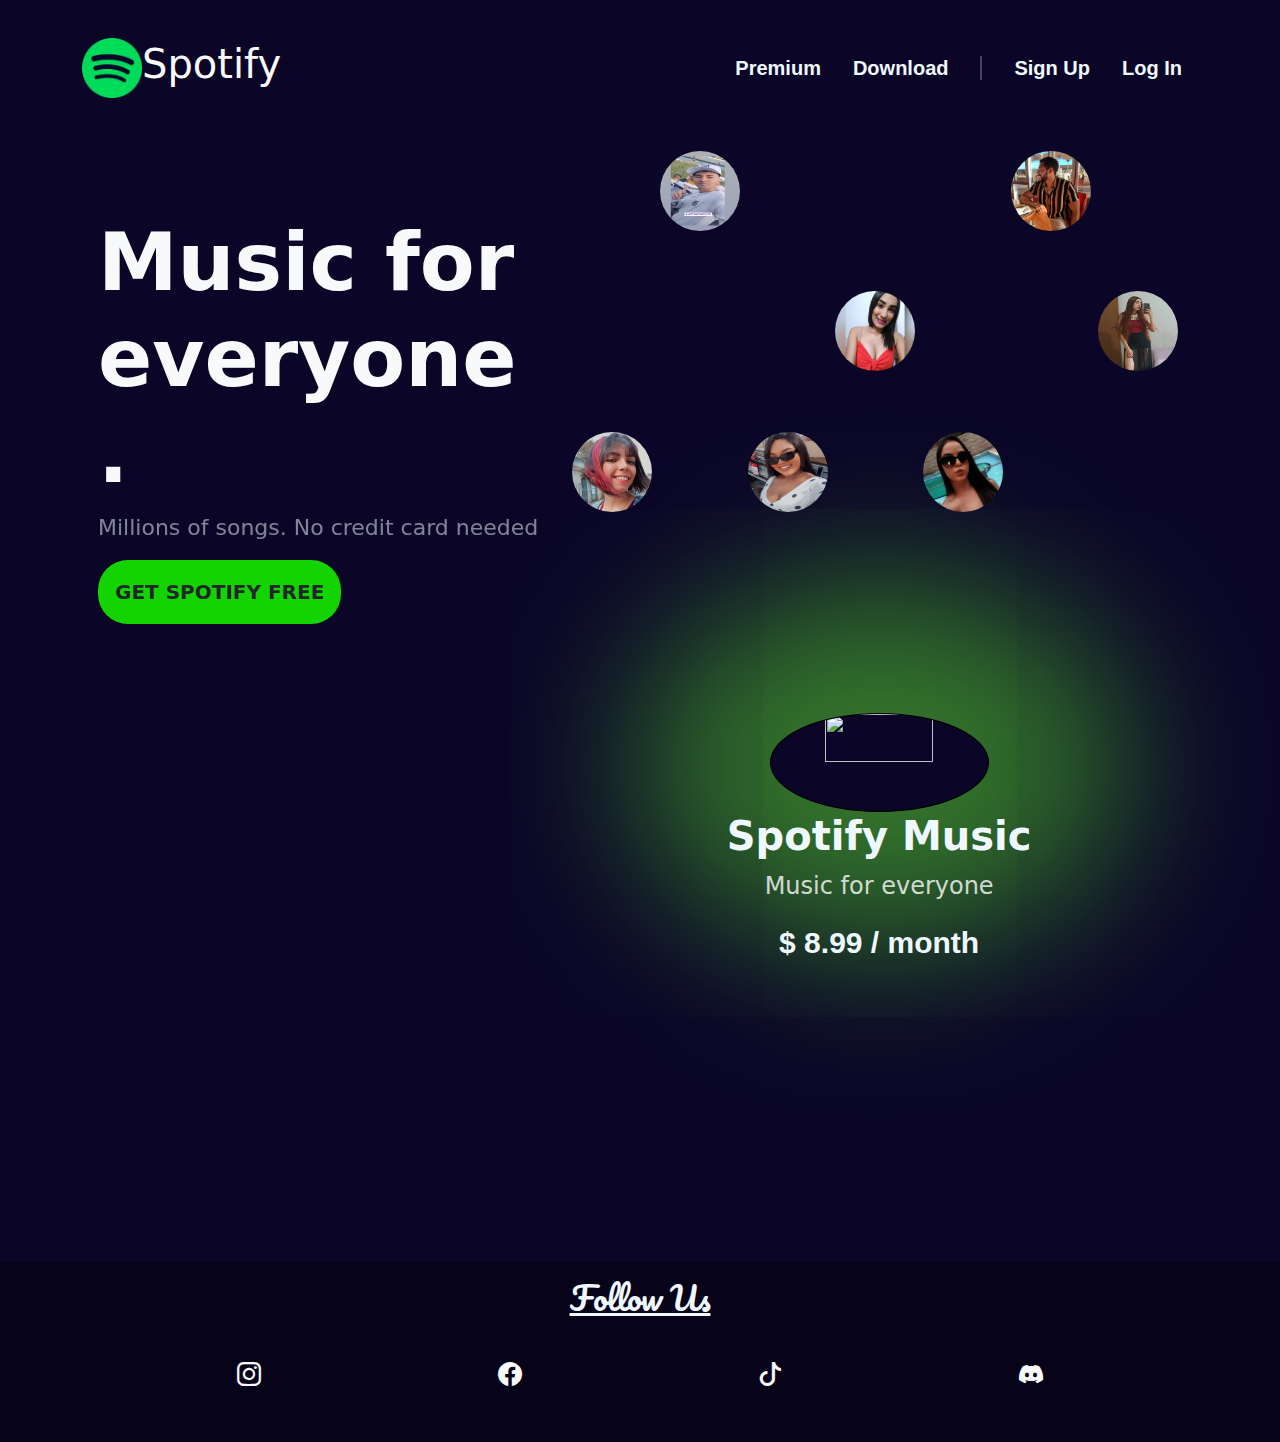
==== index.html @ 927baec5 "Add files via upload" ====
<!DOCTYPE html>
<html lang="pt-br">
<head>
    <meta charset="UTF-8">
    <link href="https://unpkg.com/aos@2.3.1/dist/aos.css" rel="stylesheet">
    <link rel="stylesheet" href="https://cdn.jsdelivr.net/npm/bootstrap-icons@1.11.3/font/bootstrap-icons.min.css">
    <link href="https://cdn.jsdelivr.net/npm/bootstrap@5.3.3/dist/css/bootstrap.min.css" rel="stylesheet" integrity="sha384-QWTKZyjpPEjISv5WaRU9OFeRpok6YctnYmDr5pNlyT2bRjXh0JMhjY6hW+ALEwIH" crossorigin="anonymous">
    <link rel="stylesheet" href="style/style.css">
    <link rel="icon" type="image/x-icon" href="sass/imagens/Logotipo.jpeg">
    <meta name="viewport" content="width=device-width, initial-scale=1.0">
    <title>Spotify</title>
</head>
<body class="Corpo" id="Body">
 <header class="container Header" id="Header">
  <a href="index.html">  <span class="Icon"><img src="sass/imagens/Logotipo.jpeg" alt="" class="Logo"> <h1 class="h1 text-light">Spotify</h1></span></a> 
        <ul class="list-group ListGP">
          <a href="https://www.spotify.com/br-pt/premium/"><li class="list-group-item ItemGP"><h5 class="H5">Premium</h5></li></a>
          <li class="list-group-item ItemGP"><h5 class="H5">Download</h5></li>
          <li class="list-group-item Column">
            <div class="vr Separar"> </div>
          </li>
      <a href="https://www.spotify.com/br-pt/signup?forward_url=https%3A%2F%2Fopen.spotify.com%2Fintl-pt"><li class="list-group-item ItemGP"><h5 class="H5">Sign Up</h5></li></a>
      <a href="https://accounts.spotify.com/pt-BR/login?continue=https%3A%2F%2Fopen.spotify.com%2Fintl-pt"><li class="list-group-item ItemGP"><h5 class="H5">Log In</h5></li></a> 
        </ul>
        
      <div class=" DropdownCel" id="Dropin">
        <button class="btn Arrow dropdown-toggle" type="button" data-toggle="dropdown"  onclick="Drop()" >
              <i class="bi bi-list text-light" id="Flecha" ></i>
              <i class="bi bi-x-lg" id="Cruz"></i>
        </button>

           
      </div>

 </header>

      <div class="dropdown-menu" aria-labelledby="dropdownMenuButton" id="DropUl">
        <a class="dropdown-item" href="https://www.spotify.com/br-pt/premium/"> <h5 class="TextHam"> Premium</h5></a>
        <a class="dropdown-item" href="#"> <h5 class="TextHam">Dowload</h5></a>
        <a class="dropdown-item"><hr></a>
        <a class="dropdown-item" href="https://www.spotify.com/br-pt/signup?forward_url=https%3A%2F%2Fopen.spotify.com%2Fintl-pt"> <h5 class="TextHam">Sing Up</h5></a>      
        <a class="dropdown-item" href="https://accounts.spotify.com/pt-BR/login?continue=https%3A%2F%2Fopen.spotify.com%2Fintl-pt"> <h5 class="TextHam">Log In</h5></a>
     
        <div class="container ContainerCriador">
     <h4 class="Criador">&copy; Cauã Raulino</h4>
      </div>
</div>

<div class="container ContainerConteudo" >
    <div class="card Card1"  data-aos="fade-right" data-aos-duration="2000">
        <h1 class="TitleCard text-light">Music for everyone.</h1>
    <p class="pCard ">Millions of songs. No credit card needed</p>
       <a href="Free.html"> <button class="btn btnCard">GET SPOTIFY FREE</button></a>
    </div>

<div class="container containerPeople"  >

<img src="sass/imagens/Brunoou.jpeg" alt="" id="bruno" class="pessoas" data-aos="flip-left" data-aos-duration="3000">    
<img src="sass/imagens/iris.jpeg" alt="" id="iris" class="pessoas" data-aos="flip-right" data-aos-duration="2000">    
<img src="sass/imagens/jow.jpeg" alt="" id="jow" class="pessoas" data-aos="flip-left" data-aos-duration="2500">    
<img src="sass/imagens/viih.jpeg" alt="" id="viih" class="pessoas" data-aos="flip-left" data-aos-duration="3000">    
<img src="sass/imagens/laira.jpeg" alt="" id="laira" class="pessoas" data-aos="flip-right" data-aos-duration="2000">    
<img src="sass/imagens/Kaah.jpeg" alt="" id="kaah" class="pessoas" data-aos="flip-left" data-aos-duration="2500">    
<img src="sass/imagens/beta.jpeg" alt="" id="beta" class="pessoas" data-aos="flip-right" data-aos-duration="2500">    

<!--<div class="Card Card2">
    <img src="https://cdn-icons-png.flaticon.com/512/152/152756.png" alt="" class="LogoSpoti">
</div>-->

<div class="Card Card3">
  <img src="http://127.0.0.1:5500/sass/imagens/Logotipo.jpeg" alt="" class="LogoSpoti">

    <h3 class="TitleH3">Spotify Music</h3>
  <p class="TextC3">Music for everyone</p>
    <p class="Price">$ 8.99 / month</p>
</div>

  </div>
</div>

<div class="footer">
    <label class="labelF" data-aos="fade-right" data-aos-duration="2000">
        <h1 class="TitleFooter">Try premium free for 1 month.</h1>
        <p class="TextFooter">Play millions of songs ad-free, on-demand and offline.</p>
      
       <a href="https://www.spotify.com/br-pt/premium/"> <button class="btn btnFooter">SEE PRICING</button></a>
    </label>


    <div class="container-fluid Sociais">
      <h3 class="Follow">Follow Us</h3>
  <ul class="list-group ListSO">
    <li class="list-group-item ItemSO">  <h4 class="Redes"> <i class="bi bi-instagram text-light ">  </i> </h4></li>
    <li class="list-group-item ItemSO">  <h4 class="Redes"> <i class="bi bi-facebook text-light "> </i> </h4></li>
    <li class="list-group-item ItemSO"> <h4 class="Redes"> <i class="bi bi-tiktok text-light "> </i> </h4></li>
    <li class="list-group-item ItemSO"> <h4 class="Redes"> <i class="bi bi-discord text-light "> </i> </h4></li>
  </ul>
    </div>
</div>

</body>


<script src="Spotify.js"></script>

<script src="https://unpkg.com/aos@2.3.1/dist/aos.js"></script>
<script>
  AOS.init();
</script>
<script src="https://cdn.jsdelivr.net/npm/bootstrap@5.3.3/dist/js/bootstrap.bundle.min.js" integrity="sha384-YvpcrYf0tY3lHB60NNkmXc5s9fDVZLESaAA55NDzOxhy9GkcIdslK1eN7N6jIeHz" crossorigin="anonymous"></script>

</html>
---- style/style.css ----
@import url("https://fonts.googleapis.com/css2?family=Pacifico&display=swap");
@import url("https://fonts.googleapis.com/css2?family=Kdam+Thmor+Pro&display=swap");
.Header {
  width: 100%;
  display: flex;
  align-items: center;
  justify-content: space-between;
  flex-direction: row;
  height: 15vh;
  margin-bottom: 1rem;
  z-index: 10;
  background-color: rgb(11, 6, 40);
}

@media (max-width: 1024px) {
  .Header {
    margin-top: 0 auto;
    position: fixed;
    width: 100%;
    max-width: 100%;
    padding: 0.5rem;
    height: auto;
    display: flex;
    justify-content: space-between;
  }
}
@media (max-width: 425px) {
  .Header {
    padding: 0.5rem;
  }
}
.Column {
  background-color: transparent;
  border: none;
}

.Separar {
  height: 100%;
  width: 2px;
  color: rgb(255, 255, 255);
}

#Dropin {
  display: none;
}

@media (max-width: 768px) {
  #Dropin {
    display: block;
  }
}
.Criador {
  height: auto;
  text-decoration: underline;
  text-shadow: 0.1rem 0.1rem 0.5rem white;
  text-align: center;
  color: rgb(255, 255, 255);
}

.ContainerCriador {
  display: flex;
  align-items: end;
  height: 50vh;
  justify-content: center;
}

.DropdownCel {
  display: none;
}

@media (max-width: 768px) {
  .DropdownCel {
    display: block;
  }
}
.Corpo {
  height: auto;
  background-color: rgb(11, 6, 40);
}

@media (max-width: 1024px) {
  .Corpo {
    height: auto;
  }
}
.Icon {
  align-items: center;
  height: max-content;
  display: flex;
  flex-direction: row;
}

.Logo {
  width: auto;
  height: 60px;
}

@media (max-width: 768px) {
  .Logo {
    width: auto;
    height: 40px;
  }
}
a {
  text-decoration: none;
}

.ListGP {
  width: auto;
  height: max-content;
  display: flex;
  flex-direction: row;
}

@media (max-width: 768px) {
  .ListGP {
    display: none;
  }
}
.ItemGP {
  background-color: transparent;
  border: none;
  transition: 1s;
}
.ItemGP:hover {
  transition: 1s;
  text-decoration: underline greenyellow;
}

.H5 {
  cursor: pointer;
  font-family: CircularSp, spotify-circular, Helvetica, Arial, sans-serif;
  font-weight: 700;
  margin: 0;
  color: aliceblue;
}

#Cruz {
  display: none;
}

@media (max-width: 1024px) {
  .H5 {
    font-size: 20px;
  }
}
.TextHam {
  color: aliceblue;
  text-decoration: underline;
  text-align: center;
  font-family: CircularSp, spotify-circular, Helvetica, Arial, sans-serif;
  font-weight: 700;
}

.ContainerConteudo {
  display: grid;
  grid-template-columns: 1fr 1fr 1fr 1fr 1fr 1fr 1fr;
  grid-template-rows: 1fr 1fr 1fr 1fr 1fr 1fr 1fr;
  width: 100%;
  height: 100vh;
}

@media (max-width: 1024px) {
  .ContainerConteudo {
    margin-bottom: 5rem;
    display: flex;
    width: 75%;
    height: auto;
    flex-direction: column-reverse;
  }
}
@media (max-width: 768px) {
  .ContainerConteudo {
    width: 100%;
  }
}
@media (max-width: 320px) {
  .ContainerConteudo {
    padding: 0;
  }
}
.Card1 {
  border: none;
  margin-top: 3rem;
  grid-column: 1/4;
  text-align: start;
  width: auto;
  background-color: transparent;
  height: max-content;
  padding: 1rem;
}

.Arrow {
  display: flex;
  align-items: center;
  border: 1px solid;
  color: rgb(117, 192, 5);
}

@media (max-width: 1024px) {
  .Card1 {
    height: auto;
    width: auto;
    text-align: center;
  }
}
@media (max-width: 768px) {
  .Card1 {
    margin-top: 2rem;
  }
}
.TitleCard {
  font-weight: 700;
  font-size: 80px;
}

@media (max-width: 1024px) {
  .TitleCard {
    font-size: 70px;
    font-weight: 600;
  }
}
@media (max-width: 425px) {
  .TitleCard {
    font-size: 60px;
    font-weight: 500;
  }
}
.pCard {
  color: rgba(240, 248, 255, 0.518);
  font-size: 22px;
}

@media (max-width: 425px) {
  .pCard {
    font-size: medium;
  }
}
.btnCard {
  background-color: rgb(19, 211, 1);
  width: max-content;
  font-size: 20px;
  font-weight: 700;
  padding: 1rem;
  border-radius: 30px;
  height: auto;
  transition: 1s;
}
.btnCard:hover {
  transition: 1s;
  box-shadow: 0.5rem 0.5rem 1rem green;
  background-color: rgb(19, 255, 2);
}

.containerPeople {
  grid-column: 4/8;
  width: 100%;
  height: 100vh;
  background-size: cover;
  background-repeat: no-repeat;
  border-radius: 10%;
  background-position: top;
  background-position-y: bottom;
  background-image: url(https://imagensemoldes.com.br/wp-content/uploads/2020/03/Ilustra%C3%A7%C3%A3o-de-Notas-de-M%C3%BAsica-PNG.png);
  display: grid;
  grid-template-columns: 1fr 1fr 1fr 1fr 1fr 1fr 1fr;
  grid-template-rows: 1fr 1fr 1fr 1fr 1fr 1fr;
}

@media (max-width: 1024px) {
  .containerPeople {
    align-items: center;
    display: grid;
    margin-top: 20%;
    grid-template-columns: 1fr 1fr 1fr 1fr 1fr 1fr;
    grid-template-rows: 1fr 1fr 1fr 1fr;
    width: 100%;
    height: auto;
  }
}
@media (max-width: 768px) {
  .containerPeople {
    align-items: center;
    display: grid;
    margin-top: 20%;
    grid-template-columns: 1fr 1fr 1fr;
    grid-template-rows: 1fr 1fr 1fr;
    width: 100%;
    height: auto;
  }
}
@media (max-width: 425px) {
  .containerPeople {
    margin: 25% auto;
    grid-template-columns: 1fr 1fr;
    grid-template-rows: 1fr 1fr 1fr;
  }
}
@media (max-width: 320px) {
  .containerPeople {
    padding: 0;
    margin: 25% auto;
    grid-template-columns: 1fr 1fr 1fr;
    grid-template-rows: 1fr 1fr 1fr;
  }
}
.pessoas {
  border-radius: 100%;
  width: 80px;
  height: 80px;
  transition: 2s;
}
.pessoas:hover {
  transition: 2s;
  position: relative;
  box-shadow: 0.3rem 0.3rem 1rem greenyellow;
  z-index: 1;
}

@media (max-width: 1024px) {
  .pessoas {
    margin: 0 auto;
    text-align: center;
    width: 60px;
    height: 60px;
  }
}
@media (max-width: 425px) {
  .pessoas {
    width: 50px;
    height: 50px;
  }
}
#bruno {
  grid-column: 2/2;
}

#iris {
  z-index: 1;
  grid-column: 4/5;
  grid-row: 2/3;
}

#jow {
  grid-column: 6/6;
}

@media (max-width: 1024px) {
  #jow {
    grid-column: 5/6;
  }
}
#beta {
  grid-column: 7/8;
  grid-row: 2/3;
}

#viih {
  z-index: 1;
  grid-row: 3/4;
}

#laira {
  z-index: 1;
  grid-row: 3/4;
  grid-column: 3/4;
}

#kaah {
  z-index: 1;
  grid-column: 5/6;
  grid-row: 3/4;
}

.Card2 {
  text-align: center;
  padding: 1rem;
  background-color: rgb(41, 212, 11);
  grid-row: 4/5;
  grid-column: 4/5;
  box-shadow: 0.1rem 0.1rem 10rem 8.5rem rgba(102, 255, 47, 0.45);
  border: 1px solid black;
  border-radius: 10%;
  width: auto;
  height: max-content;
}

@media (max-width: 768px) {
  .Card2 {
    margin: 2rem 2rem 2rem 4rem;
    grid-column: 2/5;
    box-shadow: 0.1rem 0.1rem 10rem 4rem rgba(102, 255, 47, 0.45);
  }
}
@media (max-width: 425px) {
  .Card2 {
    margin: 1rem 1rem 1rem 1rem;
    grid-column: 3/5;
    box-shadow: 0.1rem 0.1rem 10rem 4rem rgba(102, 255, 47, 0.45);
  }
}
@media (max-width: 320px) {
  .Card2 {
    margin: 1rem 1rem 1rem 3rem;
    grid-column: 2/5;
    box-shadow: 0.1rem 0.1rem 10rem 4rem rgba(102, 255, 47, 0.45);
  }
}
.Card3 {
  color: aliceblue;
  width: 100%;
  height: auto;
  text-align: center;
  grid-column: 2/7;
  grid-row: 5/6;
}

@media (max-width: 768px) {
  .Card {
    grid-column: 1/8;
  }
}
@media (max-width: 320px) {
  .Card3 {
    margin: 0 0 0 1rem;
    align-items: center;
    grid-column: 1/7;
  }
}
.TitleH3 {
  font-size: 40px;
  font-weight: 700;
}

@media (max-width: 425px) {
  .TitleH3 {
    font-size: 30px;
  }
}
@media (max-width: 320px) {
  .TitleH3 {
    font-size: 28px;
  }
}
.TextC3 {
  font-size: 24px;
  color: rgba(255, 255, 255, 0.799);
}

@media (max-width: 320px) {
  .TextC3 {
    font-size: 25px;
  }
}
.Price {
  font-family: sans-serif;
  font-size: 30px;
  font-weight: 700;
}

@media (max-width: 320px) {
  .Price {
    font-size: 28px;
  }
}
.LogoSpoti {
  box-shadow: 0.1rem 0.1rem 10rem 8.5rem rgba(102, 255, 47, 0.45);
  border-radius: 100%;
  background-color: rgb(11, 6, 40);
  margin: 0;
  border: 1px solid black;
  height: 50%;
  width: 50%;
}

@media (max-width: 768px) {
  .LogoSpoti {
    margin-top: 3rem;
    width: 40%;
    height: 40%;
    box-shadow: 0.1rem 0.1rem 10rem 4rem rgba(102, 255, 47, 0.598);
  }
}
@media (max-width: 425px) {
  .LogoSpoti {
    width: 30%;
    height: 30%;
    box-shadow: 0.1rem 0.1rem 10rem 4rem rgba(102, 255, 47, 0.676);
  }
}
.footer {
  display: flex;
  flex-direction: column;
  justify-content: center;
}

@media (max-width: 1024px) {
  .footer {
    border-top: 2px solid white;
  }
}
.Sociais {
  padding: 1rem;
  height: 20vh;
  display: flex;
  background-color: rgba(0, 0, 0, 0.361);
  flex-direction: column;
  justify-content: space-evenly;
  text-align: center;
}

@media (max-width: 768px) {
  .Sociais {
    border-top: 2px solid white;
    display: flex;
    flex-direction: column;
  }
}
.ListSO {
  margin: auto;
  width: 100%;
  display: flex;
  justify-content: space-evenly;
  flex-direction: row;
}

.ItemSO {
  background-color: transparent;
  border: none;
}

.Redes {
  margin: auto;
}

.Follow {
  font-family: "Pacifico";
  font-size: xx-large;
  color: aliceblue;
  text-decoration: underline;
}

@media (max-width: 768px) {
  .Follow {
    font-size: x-large;
  }
}
.labelF {
  margin: auto;
  width: max-content;
  text-align: center;
  margin-bottom: 3rem;
}

@media (max-width: 768px) {
  .labelF {
    width: auto;
    text-align: center;
    margin-bottom: 3rem;
  }
}
.TitleFooter {
  font-family: sans-serif;
  color: aliceblue;
}

@media (max-width: 425px) {
  .TitleFooter {
    margin: 0.5rem;
    font-weight: 600;
    font-size: large;
  }
}
.TextFooter {
  font-size: 18px;
  color: rgba(240, 248, 255, 0.418);
}

@media (max-width: 425px) {
  .TextFooter {
    font-size: medium;
  }
}
.btnFooter {
  width: auto;
  height: auto;
  background-color: aliceblue;
  border-radius: 30px;
  font-size: 20px;
  font-weight: 600;
  border: 1px solid white;
  padding: 1rem;
  color: rgb(0, 0, 0);
}

@media (max-width: 425px) {
  .btnFooter {
    padding: 0.8rem;
    font-size: large;
  }
}
.HeaderFree {
  width: 100%;
  display: flex;
  align-items: center;
  justify-content: space-between;
  flex-direction: row;
  height: 15vh;
  margin: 0 auto;
  z-index: 10;
  background-color: rgb(11, 6, 40);
}

@media (max-width: 1024px) {
  .HeaderFree {
    margin-top: 0 auto;
    position: fixed;
    width: 100%;
    max-width: 100%;
    padding: 0.5rem;
    height: auto;
    display: flex;
    justify-content: space-between;
  }
}
.containerFree {
  background-image: linear-gradient(45deg, rgb(165, 165, 165), rgb(68, 68, 68), black);
  background-size: cover;
  border-left: 2px solid white;
  background-repeat: no-repeat;
  background-position: center;
  display: flex;
  flex-direction: column;
  align-items: center;
  justify-content: center;
}

@media (max-width: 768px) {
  .containerFree {
    display: flex;
    flex-direction: column;
  }
}
.ContainerGeral {
  display: flex;
  margin: auto;
  flex-direction: column;
}

.Santos {
  background-color: rgb(11, 6, 40);
}

.CardFree {
  display: flex;
  flex-direction: row;
  margin: 2rem;
  width: 75%;
  height: 30vh;
}

@media (max-width: 1024px) {
  .CardFree {
    margin-top: 5rem;
    height: 30vh;
  }
}
@media (max-width: 768px) {
  .CardFree {
    width: 90%;
    align-items: center;
    padding: 0.5rem;
    display: flex;
    height: auto;
    flex-direction: column;
  }
}
.LogoFree {
  width: 25%;
  height: 100%;
}

@media (max-width: 768px) {
  .LogoFree {
    width: 50%;
  }
}
.FaixaAudio {
  width: 95%;
  padding: 0.5rem;
  margin: 0.5rem 0.5rem;
  border: 1px solid black;
  border-radius: 10px;
}

@media (max-width: 768px) {
  .FaixaAudio {
    width: 100%;
    margin: auto auto 0.5rem auto;
  }
}
.TitleFree {
  font-family: "Kdam thmor Pro", sans-serif;
  font-weight: 600;
  text-decoration: underline;
  text-align: center;
  font-size: 30px;
}

@media (max-width: 768px) {
  .TitleFree {
    font-size: 20px;
    font-weight: 500;
  }
}
.Show {
  margin: 0 auto;
  width: auto;
  padding: 0.5rem;
  border: 1px solid black;
}

.Fechar {
  display: none;
}

.Legend {
  display: none;
}

/*# sourceMappingURL=style.css.map */
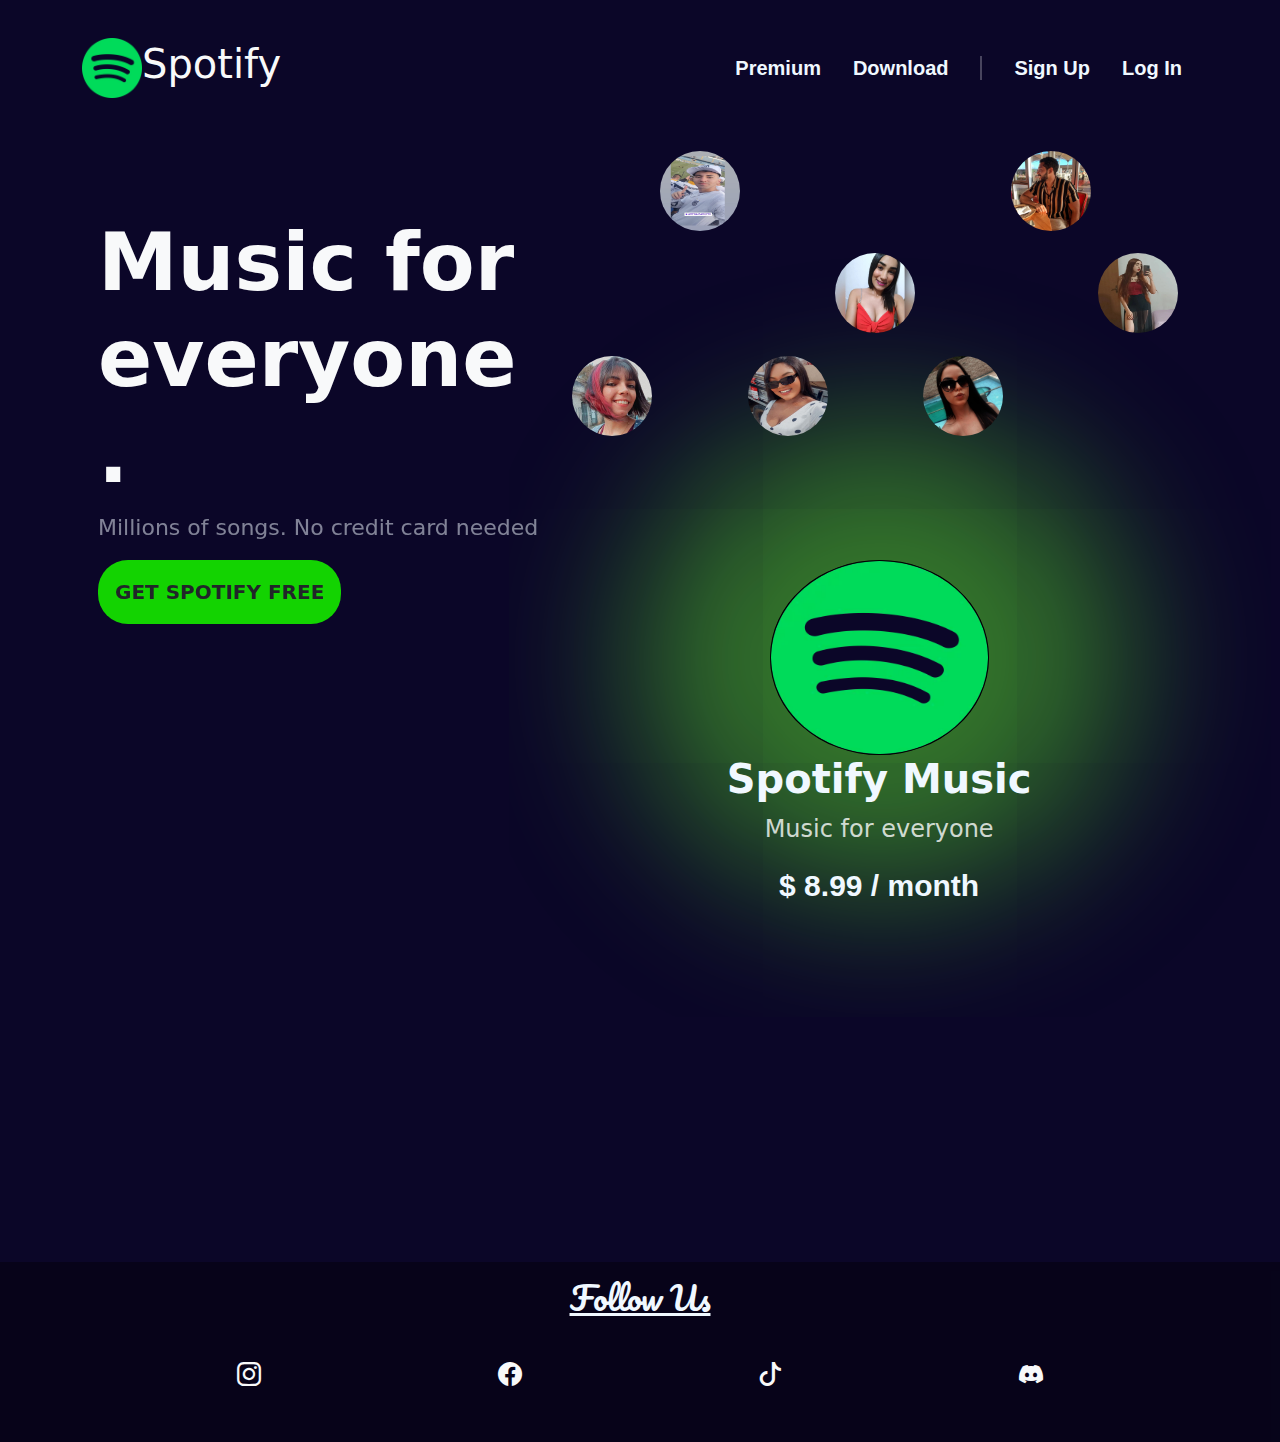
==== commit 34943564: "Update index.html" ====
--- a/index.html
+++ b/index.html
@@ -68,7 +68,7 @@
 </div>-->
 
 <div class="Card Card3">
-  <img src="http://127.0.0.1:5500/sass/imagens/Logotipo.jpeg" alt="" class="LogoSpoti">
+  <img src="sass/imagens/Logotipo.jpeg" alt="" class="LogoSpoti">
 
     <h3 class="TitleH3">Spotify Music</h3>
   <p class="TextC3">Music for everyone</p>
@@ -109,4 +109,4 @@
 </script>
 <script src="https://cdn.jsdelivr.net/npm/bootstrap@5.3.3/dist/js/bootstrap.bundle.min.js" integrity="sha384-YvpcrYf0tY3lHB60NNkmXc5s9fDVZLESaAA55NDzOxhy9GkcIdslK1eN7N6jIeHz" crossorigin="anonymous"></script>
 
-</html>+</html>
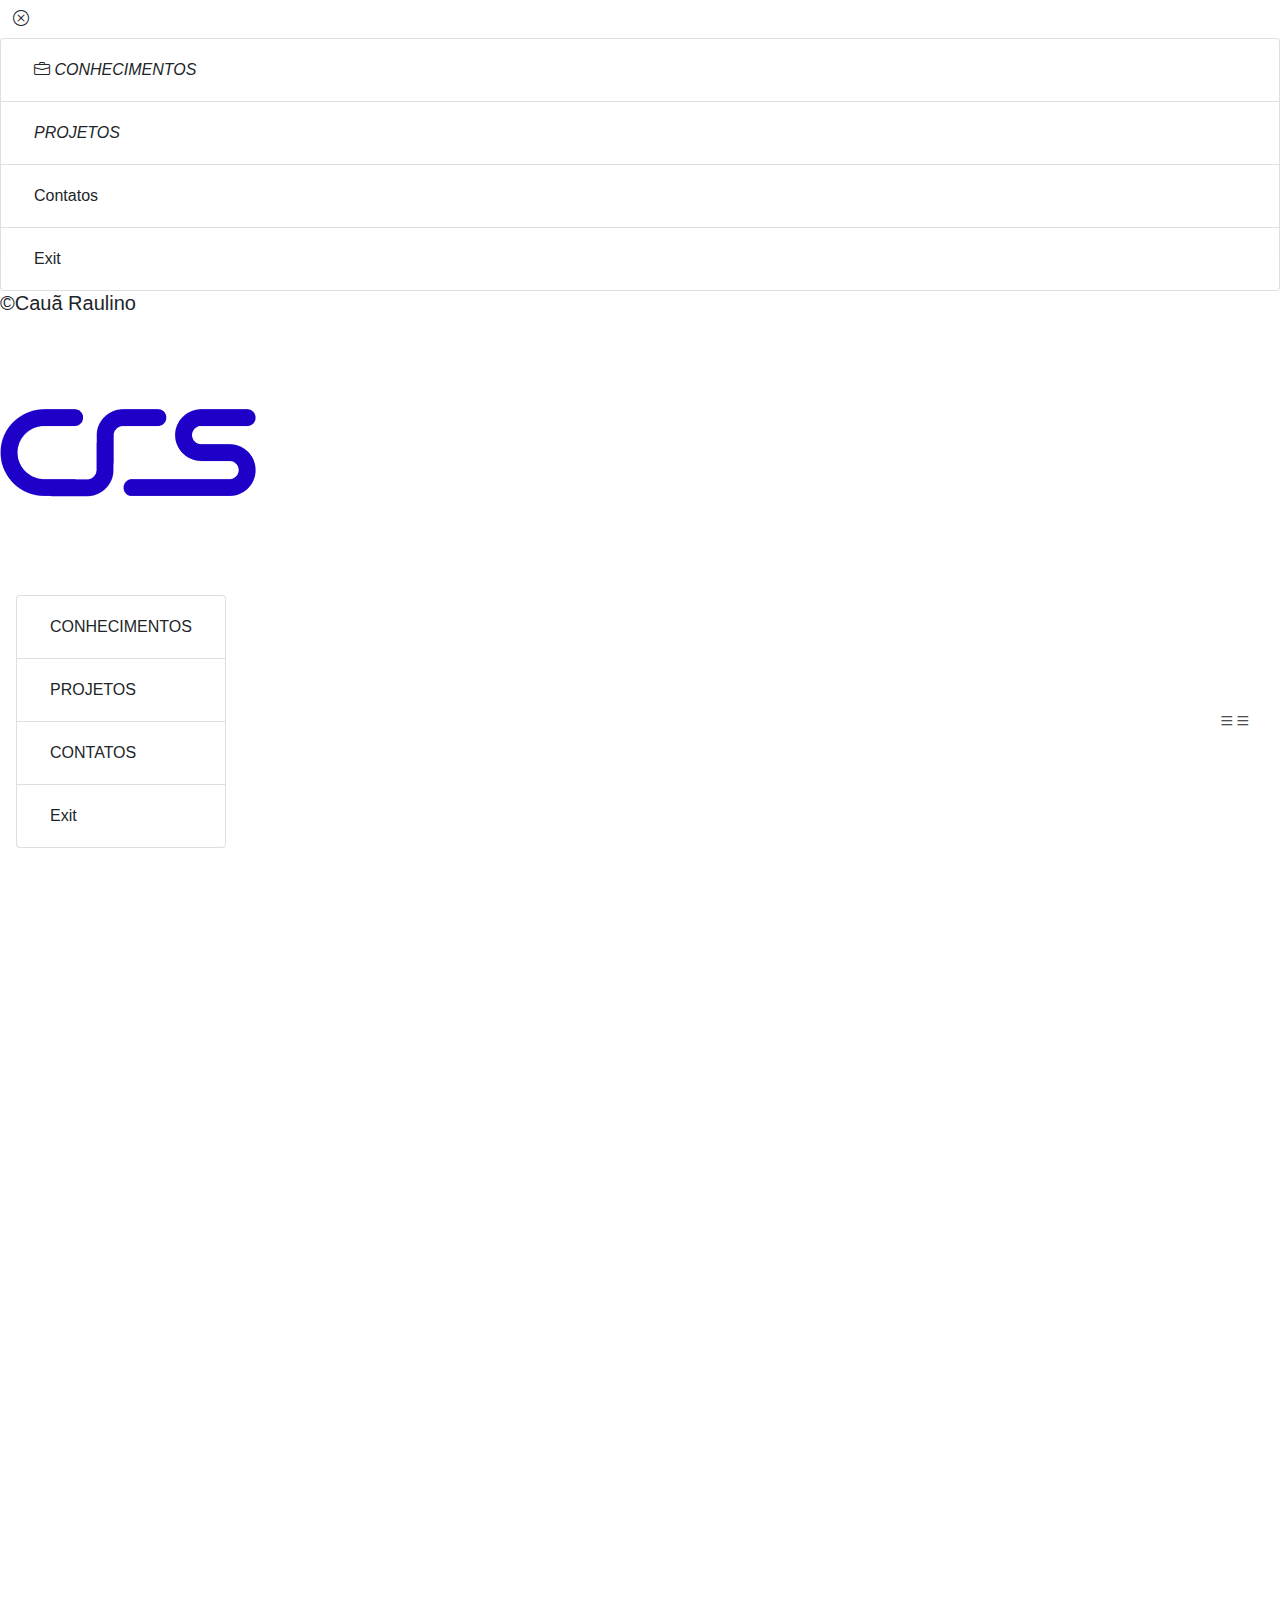
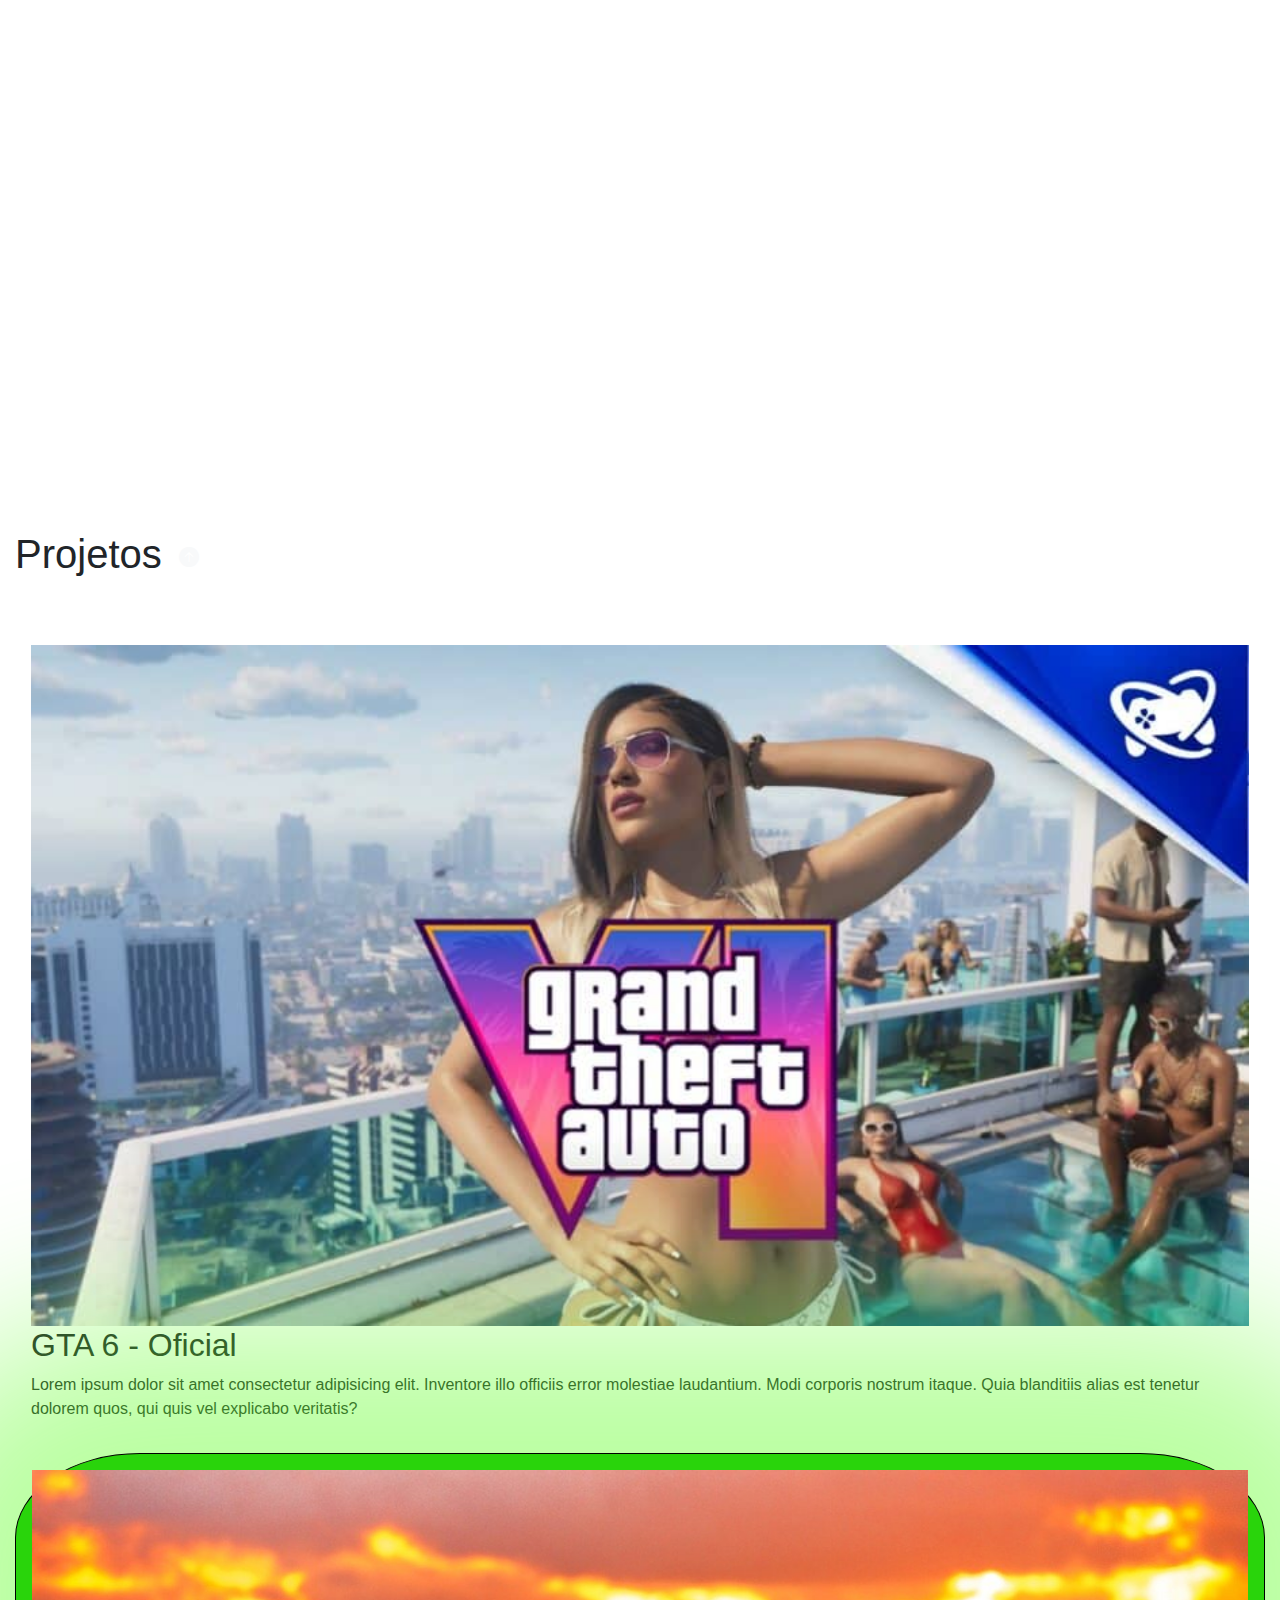
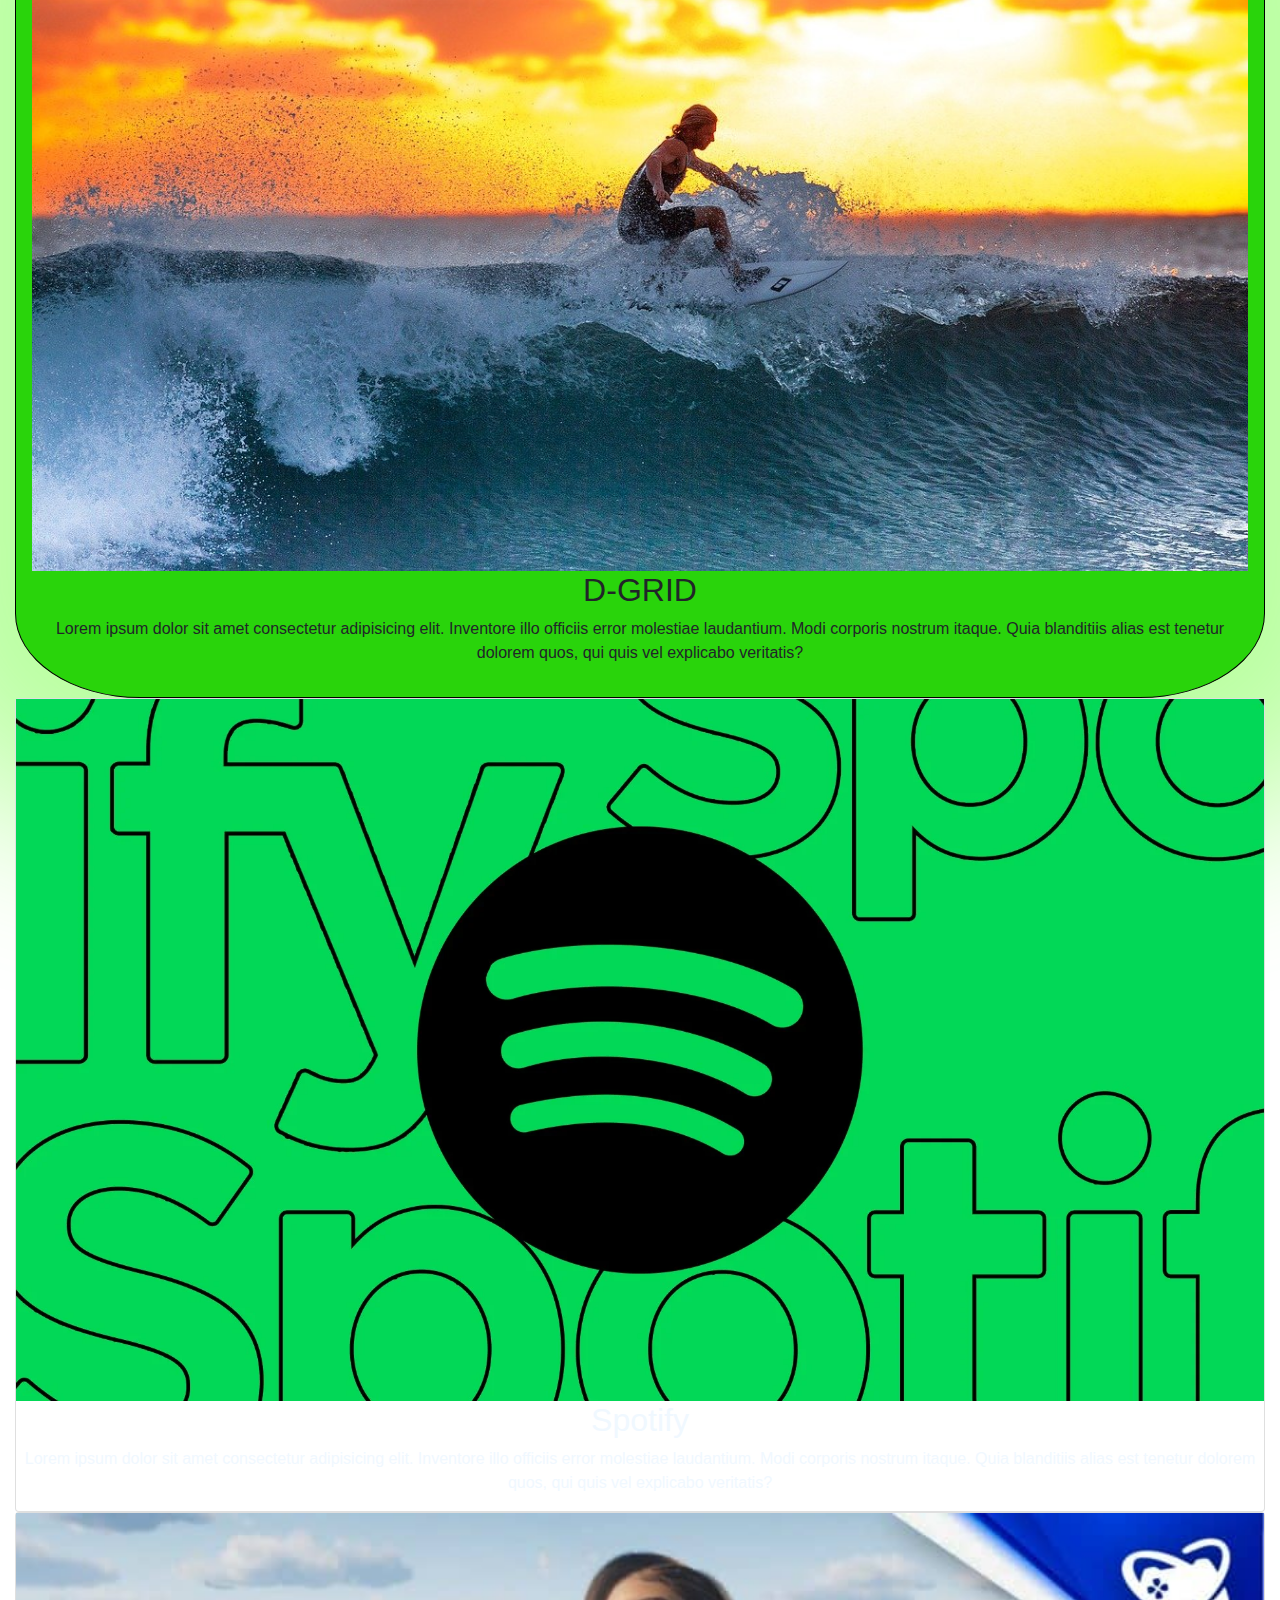
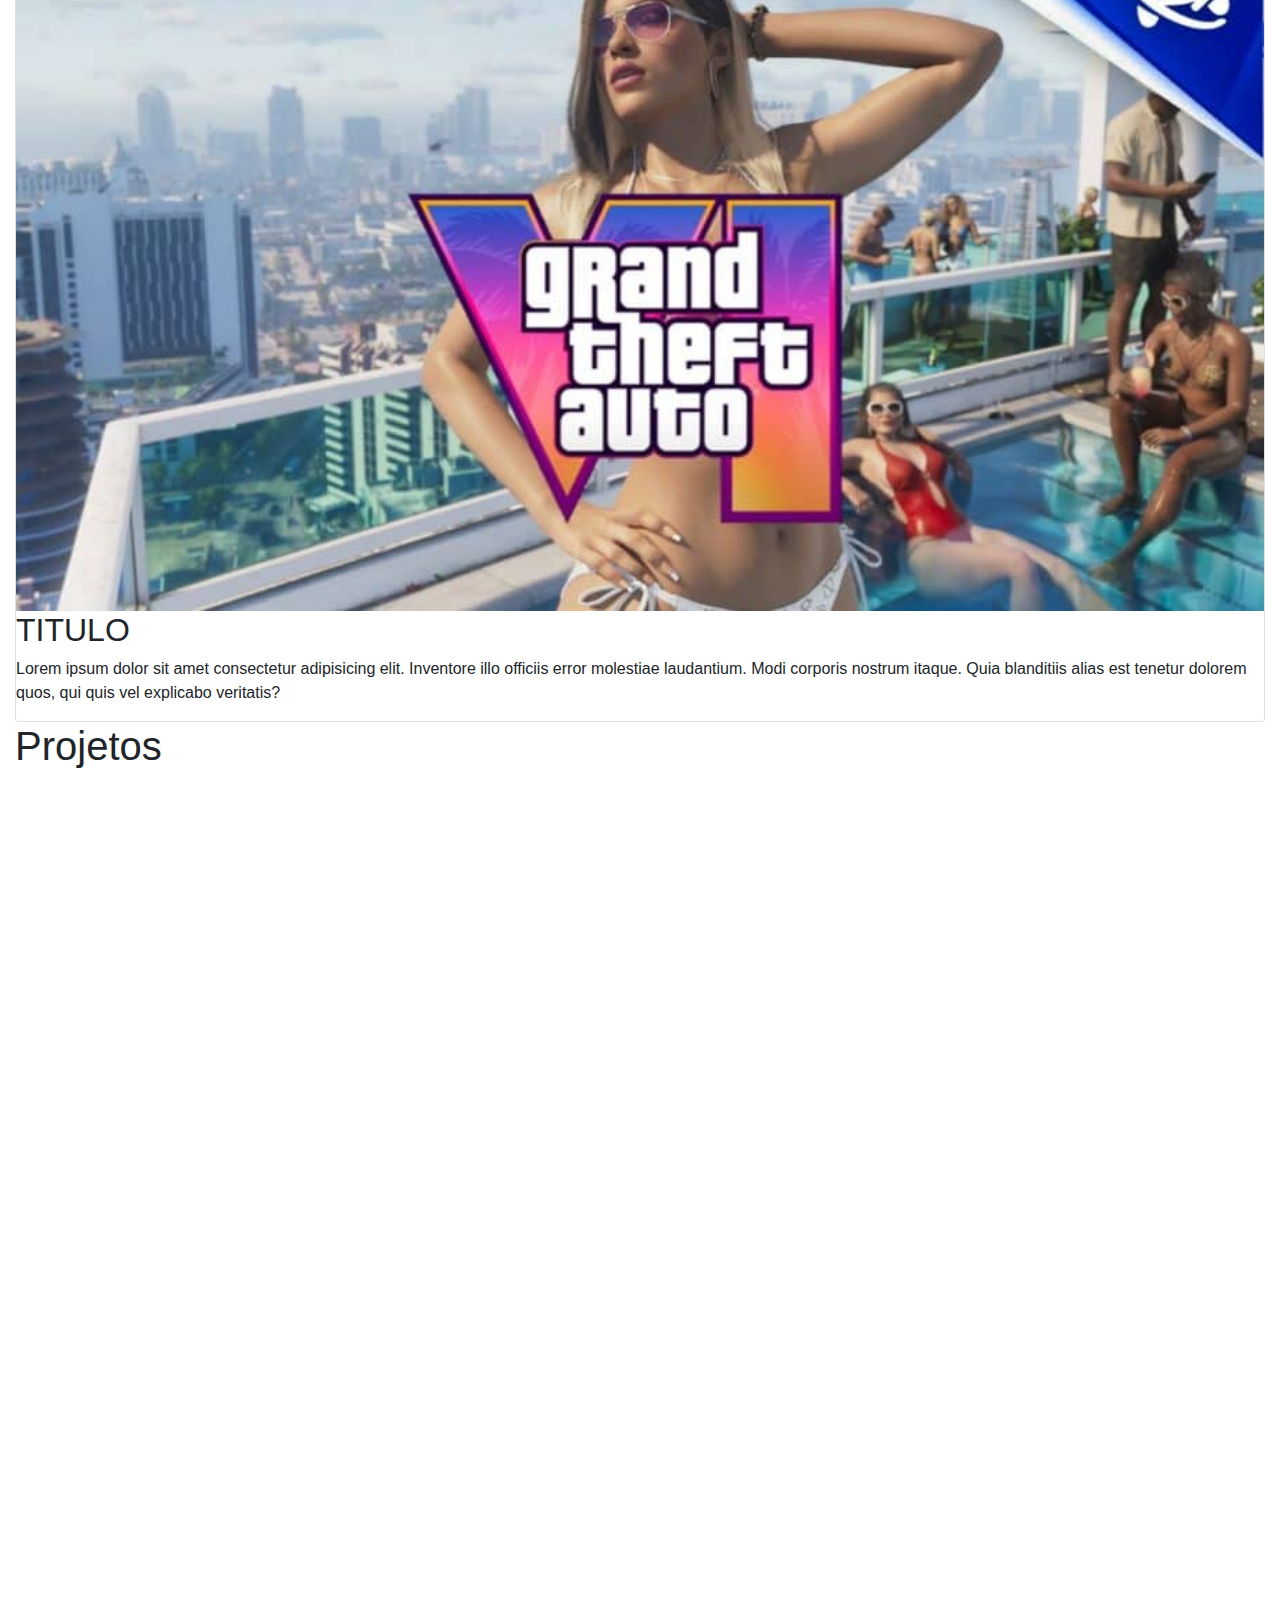
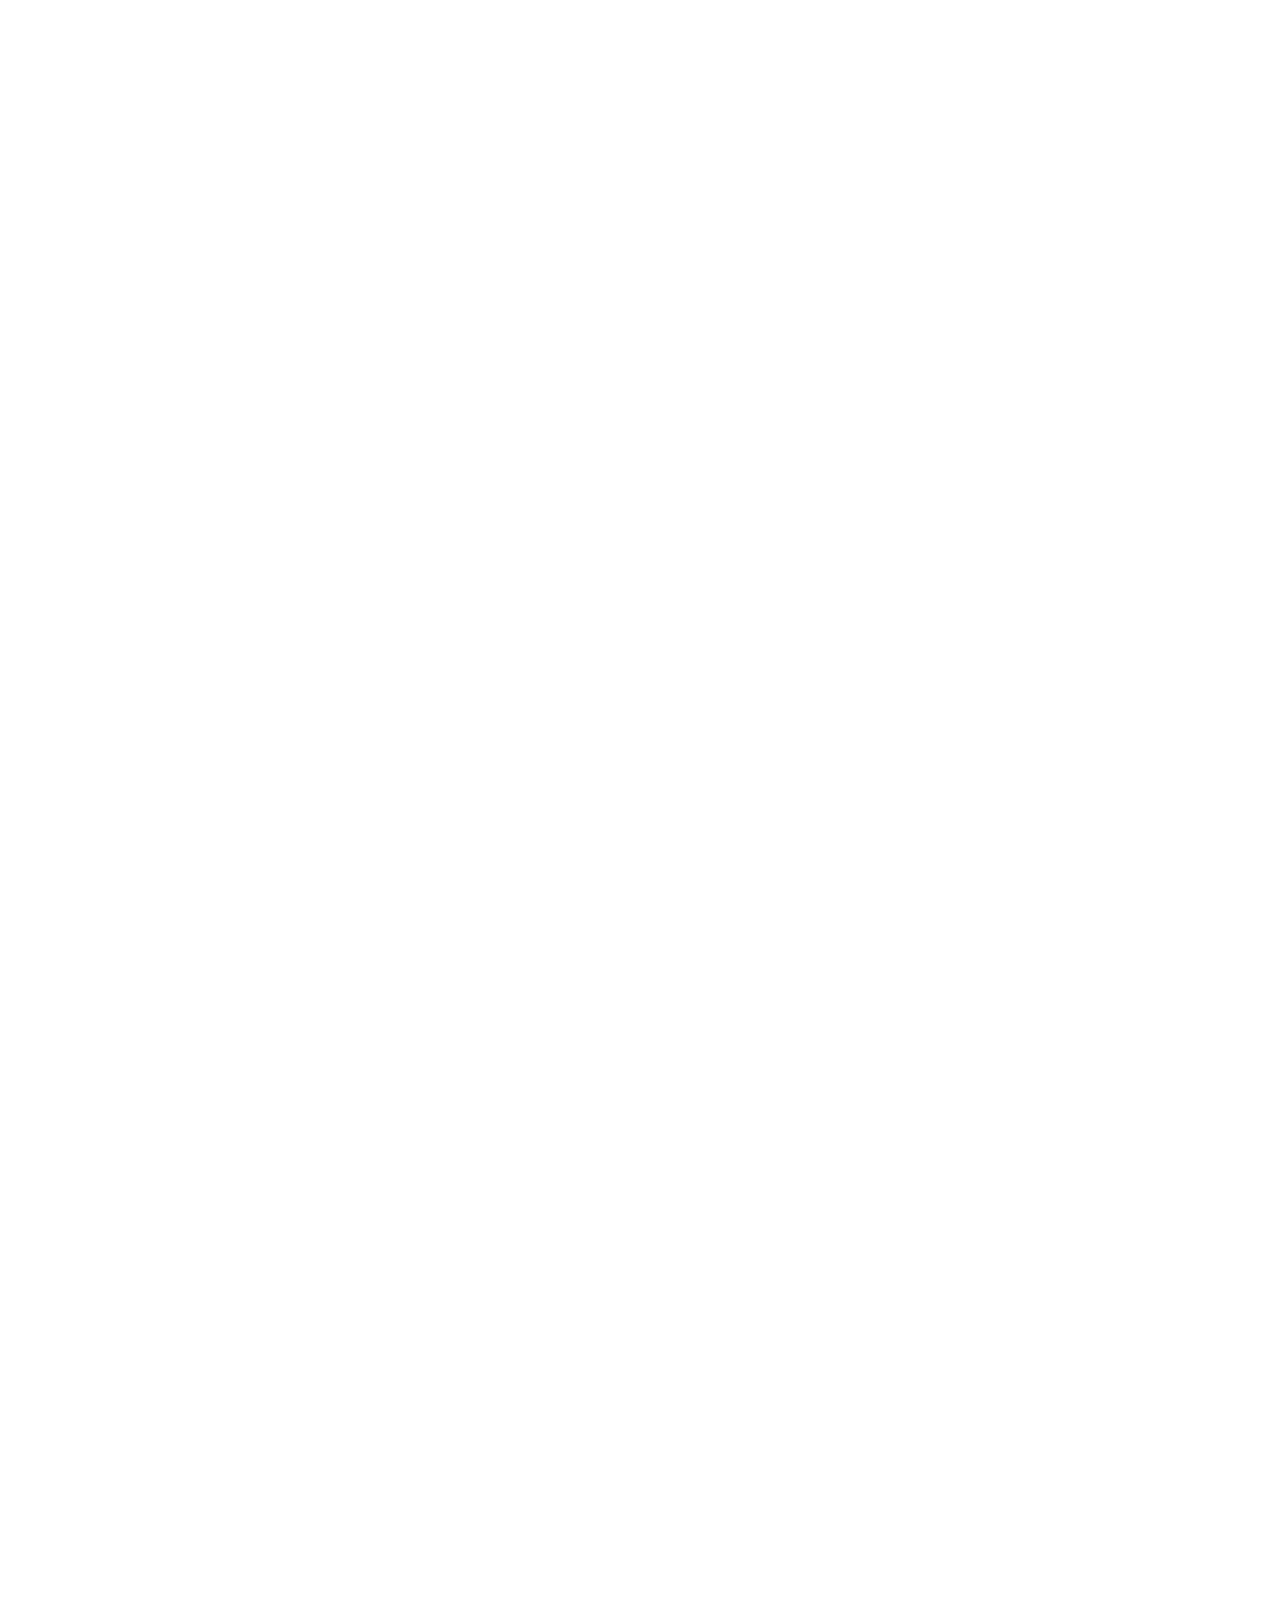
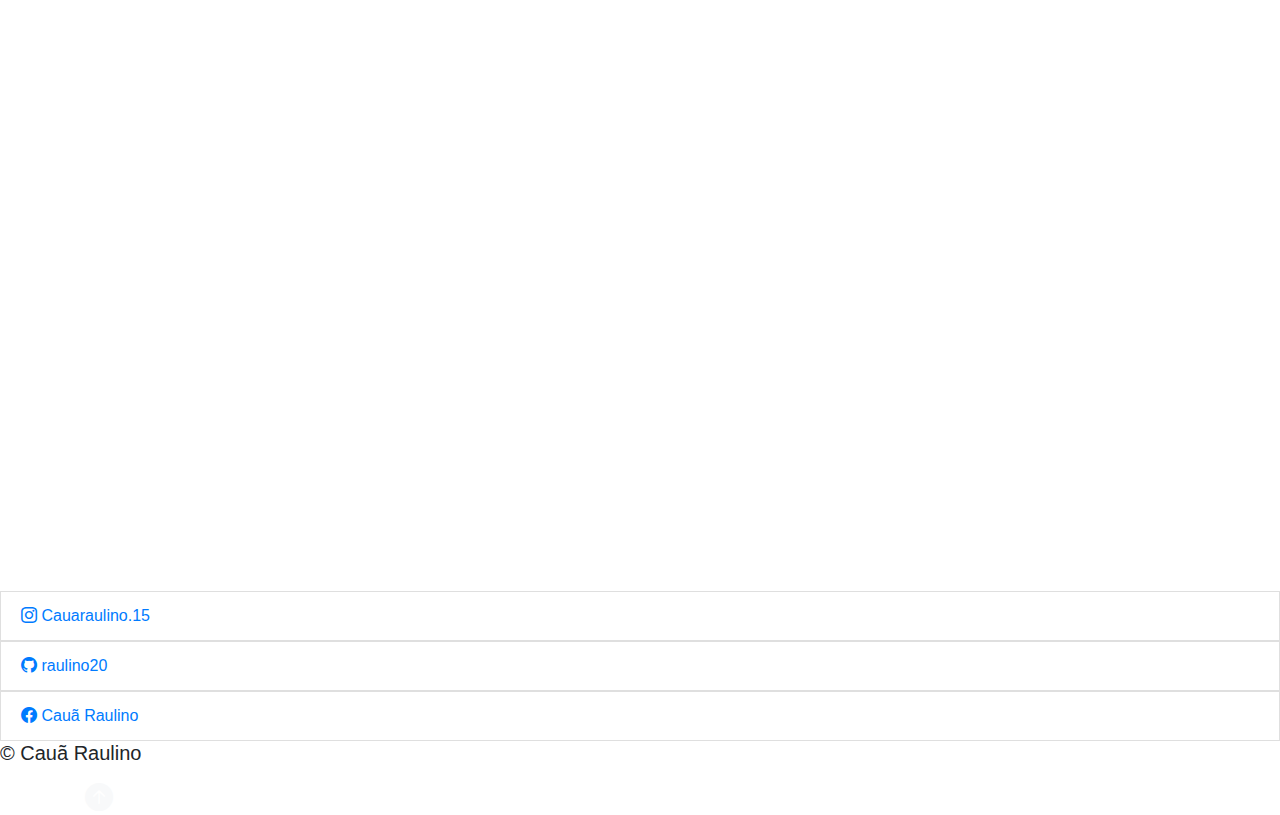
==== commit 7350d744: "Add files via upload" ====
--- a/index.html
+++ b/index.html
@@ -1,112 +1,208 @@
 <!DOCTYPE html>
 <html lang="pt-br">
 <head>
+    <link rel="stylesheet" href="https://cdn.jsdelivr.net/npm/bootstrap-icons@1.11.2/font/bootstrap-icons.min.css">
+    <link href="https://stackpath.bootstrapcdn.com/bootstrap/4.5.2/css/bootstrap.min.css" rel="stylesheet">
+    <link rel="stylesheet" href="https://unpkg.com/aos@next/dist/aos.css" />
+    <link href="https://cdn.jsdelivr.net/npm/bootstrap@5.3.2/dist/css/bootstrap.min.css" rel="stylesheet" integrity="sha384-T3c6CoIi6uLrA9TneNEoa7RxnatzjcDSCmG1MXxSR1GAsXEV/Dwwykc2MPK8M2HN" crossorigin="anonymous">
+    <link href="https://fonts.googleapis.com/css2?family=Arizonia&family=Dhurjati&family=Island+Moments&display=swap" rel="stylesheet">
+    <link rel="shortcut icon" href="" type="image/x-icon">
+    <link rel="stylesheet" href="style/style.css">
     <meta charset="UTF-8">
-    <link href="https://unpkg.com/aos@2.3.1/dist/aos.css" rel="stylesheet">
-    <link rel="stylesheet" href="https://cdn.jsdelivr.net/npm/bootstrap-icons@1.11.3/font/bootstrap-icons.min.css">
-    <link href="https://cdn.jsdelivr.net/npm/bootstrap@5.3.3/dist/css/bootstrap.min.css" rel="stylesheet" integrity="sha384-QWTKZyjpPEjISv5WaRU9OFeRpok6YctnYmDr5pNlyT2bRjXh0JMhjY6hW+ALEwIH" crossorigin="anonymous">
-    <link rel="stylesheet" href="style/style.css">
-    <link rel="icon" type="image/x-icon" href="sass/imagens/Logotipo.jpeg">
     <meta name="viewport" content="width=device-width, initial-scale=1.0">
-    <title>Spotify</title>
+    <title>Portfólio - Oficial </title>
 </head>
-<body class="Corpo" id="Body">
- <header class="container Header" id="Header">
-  <a href="index.html">  <span class="Icon"><img src="sass/imagens/Logotipo.jpeg" alt="" class="Logo"> <h1 class="h1 text-light">Spotify</h1></span></a> 
-        <ul class="list-group ListGP">
-          <a href="https://www.spotify.com/br-pt/premium/"><li class="list-group-item ItemGP"><h5 class="H5">Premium</h5></li></a>
-          <li class="list-group-item ItemGP"><h5 class="H5">Download</h5></li>
-          <li class="list-group-item Column">
-            <div class="vr Separar"> </div>
-          </li>
-      <a href="https://www.spotify.com/br-pt/signup?forward_url=https%3A%2F%2Fopen.spotify.com%2Fintl-pt"><li class="list-group-item ItemGP"><h5 class="H5">Sign Up</h5></li></a>
-      <a href="https://accounts.spotify.com/pt-BR/login?continue=https%3A%2F%2Fopen.spotify.com%2Fintl-pt"><li class="list-group-item ItemGP"><h5 class="H5">Log In</h5></li></a> 
-        </ul>
-        
-      <div class=" DropdownCel" id="Dropin">
-        <button class="btn Arrow dropdown-toggle" type="button" data-toggle="dropdown"  onclick="Drop()" >
-              <i class="bi bi-list text-light" id="Flecha" ></i>
-              <i class="bi bi-x-lg" id="Cruz"></i>
-        </button>
-
-           
+<body>
+    <header class="header" id='top'> 
+      <!-- BLOCO RESPONSIVO (768PX) -->
+<div class=" containerH" id="OpenH"> 
+   
+   <button class="btn BtnH" type="button" onclick="HamburguerOn()" id="buttonH2"><i class="bi bi-x-circle" id="BtnHOff"></i></button>
+
+ <ol class="list-group" id="ListHam">
+    <li class="list-group-item ListH"><a href='#Conhecimento'  onclick="CloseH()"><button class="btn btnLH" ><i class="bi bi-briefcase"> CONHECIMENTOS</i></button></a></li>
+    <li class="list-group-item ListH "> <a href="#Projects" onclick="CloseH()"><button class="btn btnLH"><i class="">PROJETOS</i></button></a></li>
+    <li class="list-group-item ListH "> <a href="#Contacts" onclick="CloseH()"><button class="btn btnLH">Contatos</button></a></li>
+    <li class="list-group-item ListH "><button class="btn btnLH">Exit</button></li>
+ </ol>
+
+ <label class="label labelH">
+ <h5 class= "Copy" >&copy;Cauã Raulino</h5>
+ </label>
+</div>
+<!--///-->
+        <img src="imagens/LogoOficial.png" alt="" class="img">
+
+<nav class="navbar NavH">
+<ul class="list-group ListNav">
+    <li class="list-group-item ListItem"><a href="#Conhecimento"><button class="btn btnPC">CONHECIMENTOS</button></a></li>
+    <li class="list-group-item ListItem"><a href="#Projects"><button class="btn btnPC">PROJETOS</button></a></li>
+    <li class="list-group-item ListItem"><a href="#Contacts"><button class="btn btnPC">CONTATOS</button></a></li>
+    <li class="list-group-item ListItem"><button class="btn btnPC">Exit</button></li>
+</ul>
+
+<button class="btn BtnH" type="button" onclick="Hamburguer()" id='BtnChange'><i class="bi bi-list"id="BtnHOn"></i><i class="bi bi-list" id="BtnHOff"></i></button>
+
+</nav>
+</header>
+
+
+<div class="container-fluid container00">
+    
+<div class="container container-conteudo">
+    <h1 class="text-light" data-aos="fade-right" data-aos-duration="1500">Cauã Raulino</h1>
+     <p class="text-Prin" data-aos="fade" data-aos-duration="1500">Me chamo Cauã Raulino, tenho 22 anos, estou aprendendo linguagem de marcação e de programação, uma area em que me identifico muito, gosto dos desafios, de poder usar minha criatividade para fazer designs e layouts; Na area da programação em si ja faço coisas basicas como mostrar resultados de contas tanto usando o console, um alert ou no Dom, Usando ferramentas como if{}else{} , Switch( ){} , For( ){} , While( ) , DoWhile( ){} ; entre outras... </p>
+</div> 
+    <img src="imagens/CauaRaulino.png" alt="" class="imgProgram" data-aos="flip-left" data-aos-duration="2000">
+</div>
+
+
+
+<div class="container-fluid container01" id='Conhecimento' data-aos="flip-left" data-aos-duration="1500">
+    <h1 class="text-light text-center TitleCardContainer">CONHECIMENTOS</h1>
+    <div id="Controle" class="carousel slide caro" data-aos="fade-right" data-aos-duration="1500">
+        <div class="carousel-inner">
+          <div class="carousel-item active">
+             <div class="card cartao1">
+                <img class="w-50" src="https://cdn-icons-png.flaticon.com/256/121/121537.png" alt="First slide" >
+                <p class="text-dark"> Lorem ipsum dolor sit amet consectetur adipisicing elit. Hic reprehenderit nisi ducimus dolorem laudantium? Dolores, eaque amet. Placeat recusandae libero corrupti. Earum, iste vero? Perferendis a iusto iste dolorem vel dolor pariatur quaerat? Doloremque soluta est illo molestias, perspiciatis reprehenderit explicabo commodi quas quae, voluptas deleniti ex! Consectetur, sint earum.</p>
+             </div>
+          </div>
+
+          <div class="carousel-item ">
+             <div class="card cartao2">
+                <img class=" w-50" src="https://cdn.iconscout.com/icon/premium/png-256-thumb/css-114-504273.png?f=webp" alt="Second slide" >
+                <p class="text-dark"> Lorem ipsum dolor sit amet consectetur adipisicing elit. Hic reprehenderit nisi ducimus dolorem laudantium? Dolores, eaque amet. Placeat recusandae libero corrupti. Earum, iste vero? Perferendis a iusto iste dolorem vel dolor pariatur quaerat? Doloremque soluta est illo molestias, perspiciatis reprehenderit explicabo commodi quas quae, voluptas deleniti ex! Consectetur, sint earum.</p>
+             </div>
+          </div>
+
+          <div class="carousel-item">
+             <div class="card cartao3">
+                <img class="w-50 " src="https://cdn.iconscout.com/icon/premium/png-256-thumb/js-23-244632.png" alt="Third slide">
+                <p class="text-dark"> Lorem ipsum dolor sit amet consectetur adipisicing elit. Hic reprehenderit nisi ducimus dolorem laudantium? Dolores, eaque amet. Placeat recusandae libero corrupti. Earum, iste vero? Perferendis a iusto iste dolorem vel dolor pariatur quaerat? Doloremque soluta est illo molestias, perspiciatis reprehenderit explicabo commodi quas quae, voluptas deleniti ex! Consectetur, sint earum.</p>
+             </div>
+          </div>
+
+          <div class="carousel-item">
+             <div class="card cartao4">
+                <img class="w-50" src="https://static-00.iconduck.com/assets.00/bootstrap-icon-256x256-pxrx4cf9.png" alt="four slide">
+                <p class="text-dark">Lorem ipsum dolor sit amet consectetur adipisicing elit. Hic reprehenderit nisi ducimus dolorem laudantium? Dolores, eaque amet. Placeat recusandae libero corrupti. Earum, iste vero? Perferendis a iusto iste dolorem vel dolor pariatur quaerat? Doloremque soluta est illo molestias, perspiciatis reprehenderit explicabo commodi quas quae, voluptas deleniti ex! Consectetur, sint earum.</p>
+             </div>
+          </div>
+
+    </div>
+        <a class="carousel-control-prev" href="#Controle" role="button" data-slide="prev">
+          <span class="carousel-control-prev-icon BtnCaro" aria-hidden="true"></span>
+          <span class="sr-only"></span>
+        </a>
+        <a class="carousel-control-next" href="#Controle" role="button" data-slide="next">
+          <span class="carousel-control-next-icon BtnCaro" aria-hidden="true"></span>
+          <span class="sr-only"></span>
+        </a>
       </div>
-
- </header>
-
-      <div class="dropdown-menu" aria-labelledby="dropdownMenuButton" id="DropUl">
-        <a class="dropdown-item" href="https://www.spotify.com/br-pt/premium/"> <h5 class="TextHam"> Premium</h5></a>
-        <a class="dropdown-item" href="#"> <h5 class="TextHam">Dowload</h5></a>
-        <a class="dropdown-item"><hr></a>
-        <a class="dropdown-item" href="https://www.spotify.com/br-pt/signup?forward_url=https%3A%2F%2Fopen.spotify.com%2Fintl-pt"> <h5 class="TextHam">Sing Up</h5></a>      
-        <a class="dropdown-item" href="https://accounts.spotify.com/pt-BR/login?continue=https%3A%2F%2Fopen.spotify.com%2Fintl-pt"> <h5 class="TextHam">Log In</h5></a>
-     
-        <div class="container ContainerCriador">
-     <h4 class="Criador">&copy; Cauã Raulino</h4>
+    </div>
+
+    <div class="container-fluid container02" id="Projects">
+
+      <div class="ContainerProjetos" id="GridPush">
+
+         <h1 class=" TitleCardContainer">Projetos<button class="btn btn-lg text-light" onclick="Criar()"><i class="bi bi-arrow-up-circle-fill"></i></button></h1>
+
+      <div class="card Card1">
+         <a href="https://raulino20.github.io/GTA6-SITE/#videoShow" target="_blank">
+            <img src="imagens/gta6-pic-oficial.jpg" alt="" class="w-100 h-100">
+            </a> 
+             <h2>GTA 6 - Oficial</h2>
+            <p class="TextCard">Lorem ipsum dolor sit amet consectetur adipisicing elit. Inventore illo officiis error molestiae laudantium. Modi corporis nostrum itaque. Quia blanditiis alias est tenetur dolorem quos, qui quis vel explicabo veritatis?</p>
+        </div>
+      
+         <div class="card Card2">
+          <a href="https://raulino20.github.io/GRID-FINAL/" target="_blank">
+            <img src="imagens/surf.jpg" alt="" class="w-100 h-100" >
+          </a> 
+             <h2>D-GRID</h2>
+           <p class="TextCard">Lorem ipsum dolor sit amet consectetur adipisicing elit. Inventore illo officiis error molestiae laudantium. Modi corporis nostrum itaque. Quia blanditiis alias est tenetur dolorem quos, qui quis vel explicabo veritatis?</p>
+         </div>
+
+         <div class="card Card3" >
+            
+
+             <a href="https://raulino20.github.io/Spotify/" target="_blank">
+               <img src="imagens/spoty.webp" alt="" class="w-100 h-100" >
+             </a> 
+             <h2>Spotify</h2>
+            <p class="TextCard">Lorem ipsum dolor sit amet consectetur adipisicing elit. Inventore illo officiis error molestiae laudantium. Modi corporis nostrum itaque. Quia blanditiis alias est tenetur dolorem quos, qui quis vel explicabo veritatis?</p>
+         </div>
+         
+         <div class="card Card4">
+             
+             <a href="" target="_blank">
+               <img src="imagens/gta6-pic-oficial.jpg" alt="" class="w-100 h-100">
+             </a>
+             <h2>TITULO</h2>
+            <p class="TextCard">Lorem ipsum dolor sit amet consectetur adipisicing elit. Inventore illo officiis error molestiae laudantium. Modi corporis nostrum itaque. Quia blanditiis alias est tenetur dolorem quos, qui quis vel explicabo veritatis?</p>
+         </div>
       </div>
+
+   <!-- BLOCO RESPONSIVOO (768PX < )-->
+
+         <h1 class="TituloR">Projetos</h1>
+ <div class="container ContainerResponsivo" data-aos="fade-right" data-aos-duration="1500">
+         <div class="card Card1">
+            <a href="https://raulino20.github.io/GTA6-SITE/#videoShow" target="_blank">
+               <img src="imagens/gta6-pic-oficial.jpg" alt="" class="w-100 h-100">
+               </a> 
+                <h2>GTA 6 - Oficial</h2>
+               <p class="TextCard">Lorem ipsum dolor sit amet consectetur adipisicing elit. Inventore illo officiis error molestiae laudantium. Modi corporis nostrum itaque. Quia blanditiis alias est tenetur dolorem quos, qui quis vel explicabo veritatis?</p>
+           </div>
+         
+            <div class="card Card2">
+             <a href="https://raulino20.github.io/GRID-FINAL/" target="_blank">
+               <img src="imagens/surf.jpg" alt="" class="w-100 h-100">
+             </a> 
+                <h2>D-GRID</h2>
+              <p class="TextCard">Lorem ipsum dolor sit amet consectetur adipisicing elit. Inventore illo officiis error molestiae laudantium. Modi corporis nostrum itaque. Quia blanditiis alias est tenetur dolorem quos, qui quis vel explicabo veritatis?</p>
+            </div>
+   
+            <div class="card Card3">
+               <img src="imagens/gta6-pic-oficial.jpg" alt="" class="w-100 h-100">
+                <h2>TITULO</h2>
+               <p class="TextCard">Lorem ipsum dolor sit amet consectetur adipisicing elit. Inventore illo officiis error molestiae laudantium. Modi corporis nostrum itaque. Quia blanditiis alias est tenetur dolorem quos, qui quis vel explicabo veritatis?</p>
+            </div>
+            
+            <div class="card Card4">
+               <img src="imagens/gta6-pic-oficial.jpg" alt="" class="w-100 h-100">
+                <h2>TITULO</h2>
+               <p class="TextCard">Lorem ipsum dolor sit amet consectetur adipisicing elit. Inventore illo officiis error molestiae laudantium. Modi corporis nostrum itaque. Quia blanditiis alias est tenetur dolorem quos, qui quis vel explicabo veritatis?</p>
+            </div>  
+      </div>
+    </div>
+
+    <div class="footer Final w-100 " id='Contacts' >
+      <ul class="list-group ListFooter">
+         <a href="https://www.instagram.com/cauaraulino.15/" class="links"><li class="list-group-item ListF"><i class="bi bi-instagram"> </i>Cauaraulino.15</li></a>
+         <a href="https://github.com/raulino20" class="links"><li class="list-group-item ListF"><i class="bi bi-github"> </i> raulino20</li> </a>
+            <a href="" class="links"><li class="list-group-item ListF"><i class="bi bi-facebook"> </i> Cauã Raulino</li></a>
+
+      </ul>
+<label class="label label2"><h5 class="copy">&copy; Cauã Raulino</h5></label>
+ 
+
+   <div class="container ContainerFlecha">
+   <h3 class="m-0"><a href='#top'><i class="bi bi-arrow-up-circle-fill text-light  Flecha"></i></a> </h3>  
+   </div>
 </div>
-
-<div class="container ContainerConteudo" >
-    <div class="card Card1"  data-aos="fade-right" data-aos-duration="2000">
-        <h1 class="TitleCard text-light">Music for everyone.</h1>
-    <p class="pCard ">Millions of songs. No credit card needed</p>
-       <a href="Free.html"> <button class="btn btnCard">GET SPOTIFY FREE</button></a>
-    </div>
-
-<div class="container containerPeople"  >
-
-<img src="sass/imagens/Brunoou.jpeg" alt="" id="bruno" class="pessoas" data-aos="flip-left" data-aos-duration="3000">    
-<img src="sass/imagens/iris.jpeg" alt="" id="iris" class="pessoas" data-aos="flip-right" data-aos-duration="2000">    
-<img src="sass/imagens/jow.jpeg" alt="" id="jow" class="pessoas" data-aos="flip-left" data-aos-duration="2500">    
-<img src="sass/imagens/viih.jpeg" alt="" id="viih" class="pessoas" data-aos="flip-left" data-aos-duration="3000">    
-<img src="sass/imagens/laira.jpeg" alt="" id="laira" class="pessoas" data-aos="flip-right" data-aos-duration="2000">    
-<img src="sass/imagens/Kaah.jpeg" alt="" id="kaah" class="pessoas" data-aos="flip-left" data-aos-duration="2500">    
-<img src="sass/imagens/beta.jpeg" alt="" id="beta" class="pessoas" data-aos="flip-right" data-aos-duration="2500">    
-
-<!--<div class="Card Card2">
-    <img src="https://cdn-icons-png.flaticon.com/512/152/152756.png" alt="" class="LogoSpoti">
-</div>-->
-
-<div class="Card Card3">
-  <img src="sass/imagens/Logotipo.jpeg" alt="" class="LogoSpoti">
-
-    <h3 class="TitleH3">Spotify Music</h3>
-  <p class="TextC3">Music for everyone</p>
-    <p class="Price">$ 8.99 / month</p>
-</div>
-
-  </div>
-</div>
-
-<div class="footer">
-    <label class="labelF" data-aos="fade-right" data-aos-duration="2000">
-        <h1 class="TitleFooter">Try premium free for 1 month.</h1>
-        <p class="TextFooter">Play millions of songs ad-free, on-demand and offline.</p>
-      
-       <a href="https://www.spotify.com/br-pt/premium/"> <button class="btn btnFooter">SEE PRICING</button></a>
-    </label>
-
-
-    <div class="container-fluid Sociais">
-      <h3 class="Follow">Follow Us</h3>
-  <ul class="list-group ListSO">
-    <li class="list-group-item ItemSO">  <h4 class="Redes"> <i class="bi bi-instagram text-light ">  </i> </h4></li>
-    <li class="list-group-item ItemSO">  <h4 class="Redes"> <i class="bi bi-facebook text-light "> </i> </h4></li>
-    <li class="list-group-item ItemSO"> <h4 class="Redes"> <i class="bi bi-tiktok text-light "> </i> </h4></li>
-    <li class="list-group-item ItemSO"> <h4 class="Redes"> <i class="bi bi-discord text-light "> </i> </h4></li>
-  </ul>
-    </div>
-</div>
-
 </body>
 
 
-<script src="Spotify.js"></script>
-
-<script src="https://unpkg.com/aos@2.3.1/dist/aos.js"></script>
+<script src="script.js"></script>
+<script src="https://unpkg.com/aos@next/dist/aos.js"></script>
 <script>
-  AOS.init();
+   AOS.init();
 </script>
-<script src="https://cdn.jsdelivr.net/npm/bootstrap@5.3.3/dist/js/bootstrap.bundle.min.js" integrity="sha384-YvpcrYf0tY3lHB60NNkmXc5s9fDVZLESaAA55NDzOxhy9GkcIdslK1eN7N6jIeHz" crossorigin="anonymous"></script>
-
-</html>
+<script src="https://cdnjs.cloudflare.com/ajax/libs/jquery/3.5.1/jquery.min.js"></script>
+<script src="https://stackpath.bootstrapcdn.com/bootstrap/4.5.2/js/bootstrap.bundle.min.js"></script>
+<script src="https://cdn.jsdelivr.net/npm/bootstrap@5.3.2/dist/js/bootstrap.bundle.min.js" integrity="sha384-C6RzsynM9kWDrMNeT87bh95OGNyZPhcTNXj1NW7RuBCsyN/o0jlpcV8Qyq46cDfL" crossorigin="anonymous"></script>
+
+
+</html>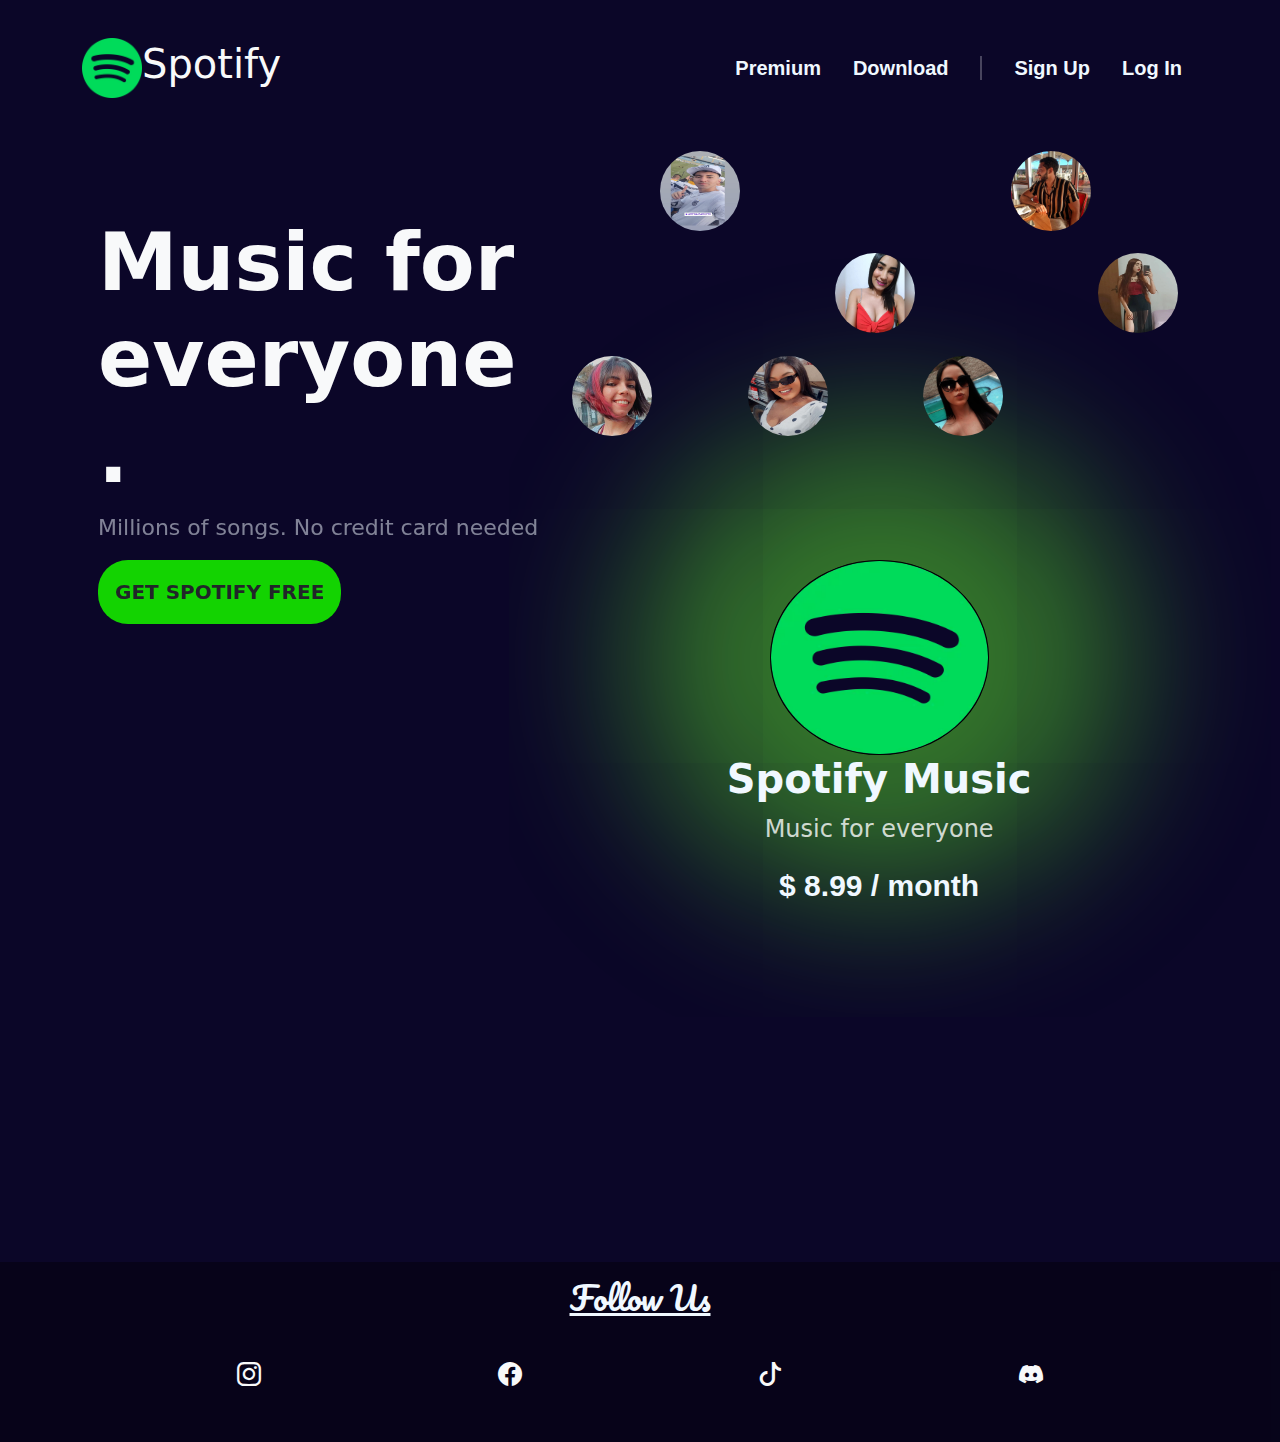
==== commit 08d7db24: "Add files via upload" ====
--- a/index.html
+++ b/index.html
@@ -1,208 +1,112 @@
 <!DOCTYPE html>
 <html lang="pt-br">
 <head>
-    <link rel="stylesheet" href="https://cdn.jsdelivr.net/npm/bootstrap-icons@1.11.2/font/bootstrap-icons.min.css">
-    <link href="https://stackpath.bootstrapcdn.com/bootstrap/4.5.2/css/bootstrap.min.css" rel="stylesheet">
-    <link rel="stylesheet" href="https://unpkg.com/aos@next/dist/aos.css" />
-    <link href="https://cdn.jsdelivr.net/npm/bootstrap@5.3.2/dist/css/bootstrap.min.css" rel="stylesheet" integrity="sha384-T3c6CoIi6uLrA9TneNEoa7RxnatzjcDSCmG1MXxSR1GAsXEV/Dwwykc2MPK8M2HN" crossorigin="anonymous">
-    <link href="https://fonts.googleapis.com/css2?family=Arizonia&family=Dhurjati&family=Island+Moments&display=swap" rel="stylesheet">
-    <link rel="shortcut icon" href="" type="image/x-icon">
+    <meta charset="UTF-8">
+    <link href="https://unpkg.com/aos@2.3.1/dist/aos.css" rel="stylesheet">
+    <link rel="stylesheet" href="https://cdn.jsdelivr.net/npm/bootstrap-icons@1.11.3/font/bootstrap-icons.min.css">
+    <link href="https://cdn.jsdelivr.net/npm/bootstrap@5.3.3/dist/css/bootstrap.min.css" rel="stylesheet" integrity="sha384-QWTKZyjpPEjISv5WaRU9OFeRpok6YctnYmDr5pNlyT2bRjXh0JMhjY6hW+ALEwIH" crossorigin="anonymous">
     <link rel="stylesheet" href="style/style.css">
-    <meta charset="UTF-8">
+    <link rel="icon" type="image/x-icon" href="sass/imagens/Logotipo.jpeg">
     <meta name="viewport" content="width=device-width, initial-scale=1.0">
-    <title>Portfólio - Oficial </title>
+    <title>Spotify</title>
 </head>
-<body>
-    <header class="header" id='top'> 
-      <!-- BLOCO RESPONSIVO (768PX) -->
-<div class=" containerH" id="OpenH"> 
-   
-   <button class="btn BtnH" type="button" onclick="HamburguerOn()" id="buttonH2"><i class="bi bi-x-circle" id="BtnHOff"></i></button>
+<body class="Corpo" id="Body">
+ <header class="container Header" id="Header">
+  <a href="index.html">  <span class="Icon"><img src="sass/imagens/Logotipo.jpeg" alt="" class="Logo"> <h1 class="h1 text-light">Spotify</h1></span></a> 
+        <ul class="list-group ListGP">
+          <a href="https://www.spotify.com/br-pt/premium/"><li class="list-group-item ItemGP"><h5 class="H5">Premium</h5></li></a>
+          <li class="list-group-item ItemGP"><h5 class="H5">Download</h5></li>
+          <li class="list-group-item Column">
+            <div class="vr Separar"> </div>
+          </li>
+      <a href="https://www.spotify.com/br-pt/signup?forward_url=https%3A%2F%2Fopen.spotify.com%2Fintl-pt"><li class="list-group-item ItemGP"><h5 class="H5">Sign Up</h5></li></a>
+      <a href="https://accounts.spotify.com/pt-BR/login?continue=https%3A%2F%2Fopen.spotify.com%2Fintl-pt"><li class="list-group-item ItemGP"><h5 class="H5">Log In</h5></li></a> 
+        </ul>
+        
+      <div class=" DropdownCel" id="Dropin">
+        <button class="btn Arrow dropdown-toggle" type="button" data-toggle="dropdown"  onclick="Drop()" >
+              <i class="bi bi-list text-light" id="Flecha" ></i>
+              <i class="bi bi-x-lg" id="Cruz"></i>
+        </button>
 
- <ol class="list-group" id="ListHam">
-    <li class="list-group-item ListH"><a href='#Conhecimento'  onclick="CloseH()"><button class="btn btnLH" ><i class="bi bi-briefcase"> CONHECIMENTOS</i></button></a></li>
-    <li class="list-group-item ListH "> <a href="#Projects" onclick="CloseH()"><button class="btn btnLH"><i class="">PROJETOS</i></button></a></li>
-    <li class="list-group-item ListH "> <a href="#Contacts" onclick="CloseH()"><button class="btn btnLH">Contatos</button></a></li>
-    <li class="list-group-item ListH "><button class="btn btnLH">Exit</button></li>
- </ol>
+           
+      </div>
 
- <label class="label labelH">
- <h5 class= "Copy" >&copy;Cauã Raulino</h5>
- </label>
+ </header>
+
+      <div class="dropdown-menu" aria-labelledby="dropdownMenuButton" id="DropUl">
+        <a class="dropdown-item" href="https://www.spotify.com/br-pt/premium/"> <h5 class="TextHam"> Premium</h5></a>
+        <a class="dropdown-item" href="#"> <h5 class="TextHam">Dowload</h5></a>
+        <a class="dropdown-item"><hr></a>
+        <a class="dropdown-item" href="https://www.spotify.com/br-pt/signup?forward_url=https%3A%2F%2Fopen.spotify.com%2Fintl-pt"> <h5 class="TextHam">Sing Up</h5></a>      
+        <a class="dropdown-item" href="https://accounts.spotify.com/pt-BR/login?continue=https%3A%2F%2Fopen.spotify.com%2Fintl-pt"> <h5 class="TextHam">Log In</h5></a>
+     
+        <div class="container ContainerCriador">
+     <h4 class="Criador">&copy; Cauã Raulino</h4>
+      </div>
 </div>
-<!--///-->
-        <img src="imagens/LogoOficial.png" alt="" class="img">
 
-<nav class="navbar NavH">
-<ul class="list-group ListNav">
-    <li class="list-group-item ListItem"><a href="#Conhecimento"><button class="btn btnPC">CONHECIMENTOS</button></a></li>
-    <li class="list-group-item ListItem"><a href="#Projects"><button class="btn btnPC">PROJETOS</button></a></li>
-    <li class="list-group-item ListItem"><a href="#Contacts"><button class="btn btnPC">CONTATOS</button></a></li>
-    <li class="list-group-item ListItem"><button class="btn btnPC">Exit</button></li>
-</ul>
+<div class="container ContainerConteudo" >
+    <div class="card Card1"  data-aos="fade-right" data-aos-duration="2000">
+        <h1 class="TitleCard text-light">Music for everyone.</h1>
+    <p class="pCard ">Millions of songs. No credit card needed</p>
+       <a href="Free.html"> <button class="btn btnCard">GET SPOTIFY FREE</button></a>
+    </div>
 
-<button class="btn BtnH" type="button" onclick="Hamburguer()" id='BtnChange'><i class="bi bi-list"id="BtnHOn"></i><i class="bi bi-list" id="BtnHOff"></i></button>
+<div class="container containerPeople"  >
 
-</nav>
-</header>
+<img src="sass/imagens/Brunoou.jpeg" alt="" id="bruno" class="pessoas" data-aos="flip-left" data-aos-duration="3000">    
+<img src="sass/imagens/iris.jpeg" alt="" id="iris" class="pessoas" data-aos="flip-right" data-aos-duration="2000">    
+<img src="sass/imagens/jow.jpeg" alt="" id="jow" class="pessoas" data-aos="flip-left" data-aos-duration="2500">    
+<img src="sass/imagens/viih.jpeg" alt="" id="viih" class="pessoas" data-aos="flip-left" data-aos-duration="3000">    
+<img src="sass/imagens/laira.jpeg" alt="" id="laira" class="pessoas" data-aos="flip-right" data-aos-duration="2000">    
+<img src="sass/imagens/Kaah.jpeg" alt="" id="kaah" class="pessoas" data-aos="flip-left" data-aos-duration="2500">    
+<img src="sass/imagens/beta.jpeg" alt="" id="beta" class="pessoas" data-aos="flip-right" data-aos-duration="2500">    
+
+<!--<div class="Card Card2">
+    <img src="https://cdn-icons-png.flaticon.com/512/152/152756.png" alt="" class="LogoSpoti">
+</div>-->
+
+<div class="Card Card3">
+  <img src="sass/imagens/Logotipo.jpeg" alt="" class="LogoSpoti">
+
+    <h3 class="TitleH3">Spotify Music</h3>
+  <p class="TextC3">Music for everyone</p>
+    <p class="Price">$ 8.99 / month</p>
+</div>
+
+  </div>
+</div>
+
+<div class="footer">
+    <label class="labelF" data-aos="fade-right" data-aos-duration="2000">
+        <h1 class="TitleFooter">Try premium free for 1 month.</h1>
+        <p class="TextFooter">Play millions of songs ad-free, on-demand and offline.</p>
+      
+       <a href="https://www.spotify.com/br-pt/premium/"> <button class="btn btnFooter">SEE PRICING</button></a>
+    </label>
 
 
-<div class="container-fluid container00">
-    
-<div class="container container-conteudo">
-    <h1 class="text-light" data-aos="fade-right" data-aos-duration="1500">Cauã Raulino</h1>
-     <p class="text-Prin" data-aos="fade" data-aos-duration="1500">Me chamo Cauã Raulino, tenho 22 anos, estou aprendendo linguagem de marcação e de programação, uma area em que me identifico muito, gosto dos desafios, de poder usar minha criatividade para fazer designs e layouts; Na area da programação em si ja faço coisas basicas como mostrar resultados de contas tanto usando o console, um alert ou no Dom, Usando ferramentas como if{}else{} , Switch( ){} , For( ){} , While( ) , DoWhile( ){} ; entre outras... </p>
-</div> 
-    <img src="imagens/CauaRaulino.png" alt="" class="imgProgram" data-aos="flip-left" data-aos-duration="2000">
+    <div class="container-fluid Sociais">
+      <h3 class="Follow">Follow Us</h3>
+  <ul class="list-group ListSO">
+    <li class="list-group-item ItemSO">  <h4 class="Redes"> <i class="bi bi-instagram text-light ">  </i> </h4></li>
+    <li class="list-group-item ItemSO">  <h4 class="Redes"> <i class="bi bi-facebook text-light "> </i> </h4></li>
+    <li class="list-group-item ItemSO"> <h4 class="Redes"> <i class="bi bi-tiktok text-light "> </i> </h4></li>
+    <li class="list-group-item ItemSO"> <h4 class="Redes"> <i class="bi bi-discord text-light "> </i> </h4></li>
+  </ul>
+    </div>
 </div>
 
-
-
-<div class="container-fluid container01" id='Conhecimento' data-aos="flip-left" data-aos-duration="1500">
-    <h1 class="text-light text-center TitleCardContainer">CONHECIMENTOS</h1>
-    <div id="Controle" class="carousel slide caro" data-aos="fade-right" data-aos-duration="1500">
-        <div class="carousel-inner">
-          <div class="carousel-item active">
-             <div class="card cartao1">
-                <img class="w-50" src="https://cdn-icons-png.flaticon.com/256/121/121537.png" alt="First slide" >
-                <p class="text-dark"> Lorem ipsum dolor sit amet consectetur adipisicing elit. Hic reprehenderit nisi ducimus dolorem laudantium? Dolores, eaque amet. Placeat recusandae libero corrupti. Earum, iste vero? Perferendis a iusto iste dolorem vel dolor pariatur quaerat? Doloremque soluta est illo molestias, perspiciatis reprehenderit explicabo commodi quas quae, voluptas deleniti ex! Consectetur, sint earum.</p>
-             </div>
-          </div>
-
-          <div class="carousel-item ">
-             <div class="card cartao2">
-                <img class=" w-50" src="https://cdn.iconscout.com/icon/premium/png-256-thumb/css-114-504273.png?f=webp" alt="Second slide" >
-                <p class="text-dark"> Lorem ipsum dolor sit amet consectetur adipisicing elit. Hic reprehenderit nisi ducimus dolorem laudantium? Dolores, eaque amet. Placeat recusandae libero corrupti. Earum, iste vero? Perferendis a iusto iste dolorem vel dolor pariatur quaerat? Doloremque soluta est illo molestias, perspiciatis reprehenderit explicabo commodi quas quae, voluptas deleniti ex! Consectetur, sint earum.</p>
-             </div>
-          </div>
-
-          <div class="carousel-item">
-             <div class="card cartao3">
-                <img class="w-50 " src="https://cdn.iconscout.com/icon/premium/png-256-thumb/js-23-244632.png" alt="Third slide">
-                <p class="text-dark"> Lorem ipsum dolor sit amet consectetur adipisicing elit. Hic reprehenderit nisi ducimus dolorem laudantium? Dolores, eaque amet. Placeat recusandae libero corrupti. Earum, iste vero? Perferendis a iusto iste dolorem vel dolor pariatur quaerat? Doloremque soluta est illo molestias, perspiciatis reprehenderit explicabo commodi quas quae, voluptas deleniti ex! Consectetur, sint earum.</p>
-             </div>
-          </div>
-
-          <div class="carousel-item">
-             <div class="card cartao4">
-                <img class="w-50" src="https://static-00.iconduck.com/assets.00/bootstrap-icon-256x256-pxrx4cf9.png" alt="four slide">
-                <p class="text-dark">Lorem ipsum dolor sit amet consectetur adipisicing elit. Hic reprehenderit nisi ducimus dolorem laudantium? Dolores, eaque amet. Placeat recusandae libero corrupti. Earum, iste vero? Perferendis a iusto iste dolorem vel dolor pariatur quaerat? Doloremque soluta est illo molestias, perspiciatis reprehenderit explicabo commodi quas quae, voluptas deleniti ex! Consectetur, sint earum.</p>
-             </div>
-          </div>
-
-    </div>
-        <a class="carousel-control-prev" href="#Controle" role="button" data-slide="prev">
-          <span class="carousel-control-prev-icon BtnCaro" aria-hidden="true"></span>
-          <span class="sr-only"></span>
-        </a>
-        <a class="carousel-control-next" href="#Controle" role="button" data-slide="next">
-          <span class="carousel-control-next-icon BtnCaro" aria-hidden="true"></span>
-          <span class="sr-only"></span>
-        </a>
-      </div>
-    </div>
-
-    <div class="container-fluid container02" id="Projects">
-
-      <div class="ContainerProjetos" id="GridPush">
-
-         <h1 class=" TitleCardContainer">Projetos<button class="btn btn-lg text-light" onclick="Criar()"><i class="bi bi-arrow-up-circle-fill"></i></button></h1>
-
-      <div class="card Card1">
-         <a href="https://raulino20.github.io/GTA6-SITE/#videoShow" target="_blank">
-            <img src="imagens/gta6-pic-oficial.jpg" alt="" class="w-100 h-100">
-            </a> 
-             <h2>GTA 6 - Oficial</h2>
-            <p class="TextCard">Lorem ipsum dolor sit amet consectetur adipisicing elit. Inventore illo officiis error molestiae laudantium. Modi corporis nostrum itaque. Quia blanditiis alias est tenetur dolorem quos, qui quis vel explicabo veritatis?</p>
-        </div>
-      
-         <div class="card Card2">
-          <a href="https://raulino20.github.io/GRID-FINAL/" target="_blank">
-            <img src="imagens/surf.jpg" alt="" class="w-100 h-100" >
-          </a> 
-             <h2>D-GRID</h2>
-           <p class="TextCard">Lorem ipsum dolor sit amet consectetur adipisicing elit. Inventore illo officiis error molestiae laudantium. Modi corporis nostrum itaque. Quia blanditiis alias est tenetur dolorem quos, qui quis vel explicabo veritatis?</p>
-         </div>
-
-         <div class="card Card3" >
-            
-
-             <a href="https://raulino20.github.io/Spotify/" target="_blank">
-               <img src="imagens/spoty.webp" alt="" class="w-100 h-100" >
-             </a> 
-             <h2>Spotify</h2>
-            <p class="TextCard">Lorem ipsum dolor sit amet consectetur adipisicing elit. Inventore illo officiis error molestiae laudantium. Modi corporis nostrum itaque. Quia blanditiis alias est tenetur dolorem quos, qui quis vel explicabo veritatis?</p>
-         </div>
-         
-         <div class="card Card4">
-             
-             <a href="" target="_blank">
-               <img src="imagens/gta6-pic-oficial.jpg" alt="" class="w-100 h-100">
-             </a>
-             <h2>TITULO</h2>
-            <p class="TextCard">Lorem ipsum dolor sit amet consectetur adipisicing elit. Inventore illo officiis error molestiae laudantium. Modi corporis nostrum itaque. Quia blanditiis alias est tenetur dolorem quos, qui quis vel explicabo veritatis?</p>
-         </div>
-      </div>
-
-   <!-- BLOCO RESPONSIVOO (768PX < )-->
-
-         <h1 class="TituloR">Projetos</h1>
- <div class="container ContainerResponsivo" data-aos="fade-right" data-aos-duration="1500">
-         <div class="card Card1">
-            <a href="https://raulino20.github.io/GTA6-SITE/#videoShow" target="_blank">
-               <img src="imagens/gta6-pic-oficial.jpg" alt="" class="w-100 h-100">
-               </a> 
-                <h2>GTA 6 - Oficial</h2>
-               <p class="TextCard">Lorem ipsum dolor sit amet consectetur adipisicing elit. Inventore illo officiis error molestiae laudantium. Modi corporis nostrum itaque. Quia blanditiis alias est tenetur dolorem quos, qui quis vel explicabo veritatis?</p>
-           </div>
-         
-            <div class="card Card2">
-             <a href="https://raulino20.github.io/GRID-FINAL/" target="_blank">
-               <img src="imagens/surf.jpg" alt="" class="w-100 h-100">
-             </a> 
-                <h2>D-GRID</h2>
-              <p class="TextCard">Lorem ipsum dolor sit amet consectetur adipisicing elit. Inventore illo officiis error molestiae laudantium. Modi corporis nostrum itaque. Quia blanditiis alias est tenetur dolorem quos, qui quis vel explicabo veritatis?</p>
-            </div>
-   
-            <div class="card Card3">
-               <img src="imagens/gta6-pic-oficial.jpg" alt="" class="w-100 h-100">
-                <h2>TITULO</h2>
-               <p class="TextCard">Lorem ipsum dolor sit amet consectetur adipisicing elit. Inventore illo officiis error molestiae laudantium. Modi corporis nostrum itaque. Quia blanditiis alias est tenetur dolorem quos, qui quis vel explicabo veritatis?</p>
-            </div>
-            
-            <div class="card Card4">
-               <img src="imagens/gta6-pic-oficial.jpg" alt="" class="w-100 h-100">
-                <h2>TITULO</h2>
-               <p class="TextCard">Lorem ipsum dolor sit amet consectetur adipisicing elit. Inventore illo officiis error molestiae laudantium. Modi corporis nostrum itaque. Quia blanditiis alias est tenetur dolorem quos, qui quis vel explicabo veritatis?</p>
-            </div>  
-      </div>
-    </div>
-
-    <div class="footer Final w-100 " id='Contacts' >
-      <ul class="list-group ListFooter">
-         <a href="https://www.instagram.com/cauaraulino.15/" class="links"><li class="list-group-item ListF"><i class="bi bi-instagram"> </i>Cauaraulino.15</li></a>
-         <a href="https://github.com/raulino20" class="links"><li class="list-group-item ListF"><i class="bi bi-github"> </i> raulino20</li> </a>
-            <a href="" class="links"><li class="list-group-item ListF"><i class="bi bi-facebook"> </i> Cauã Raulino</li></a>
-
-      </ul>
-<label class="label label2"><h5 class="copy">&copy; Cauã Raulino</h5></label>
- 
-
-   <div class="container ContainerFlecha">
-   <h3 class="m-0"><a href='#top'><i class="bi bi-arrow-up-circle-fill text-light  Flecha"></i></a> </h3>  
-   </div>
-</div>
 </body>
 
 
-<script src="script.js"></script>
-<script src="https://unpkg.com/aos@next/dist/aos.js"></script>
+<script src="Spotify.js"></script>
+
+<script src="https://unpkg.com/aos@2.3.1/dist/aos.js"></script>
 <script>
-   AOS.init();
+  AOS.init();
 </script>
-<script src="https://cdnjs.cloudflare.com/ajax/libs/jquery/3.5.1/jquery.min.js"></script>
-<script src="https://stackpath.bootstrapcdn.com/bootstrap/4.5.2/js/bootstrap.bundle.min.js"></script>
-<script src="https://cdn.jsdelivr.net/npm/bootstrap@5.3.2/dist/js/bootstrap.bundle.min.js" integrity="sha384-C6RzsynM9kWDrMNeT87bh95OGNyZPhcTNXj1NW7RuBCsyN/o0jlpcV8Qyq46cDfL" crossorigin="anonymous"></script>
-
+<script src="https://cdn.jsdelivr.net/npm/bootstrap@5.3.3/dist/js/bootstrap.bundle.min.js" integrity="sha384-YvpcrYf0tY3lHB60NNkmXc5s9fDVZLESaAA55NDzOxhy9GkcIdslK1eN7N6jIeHz" crossorigin="anonymous"></script>
 
 </html>